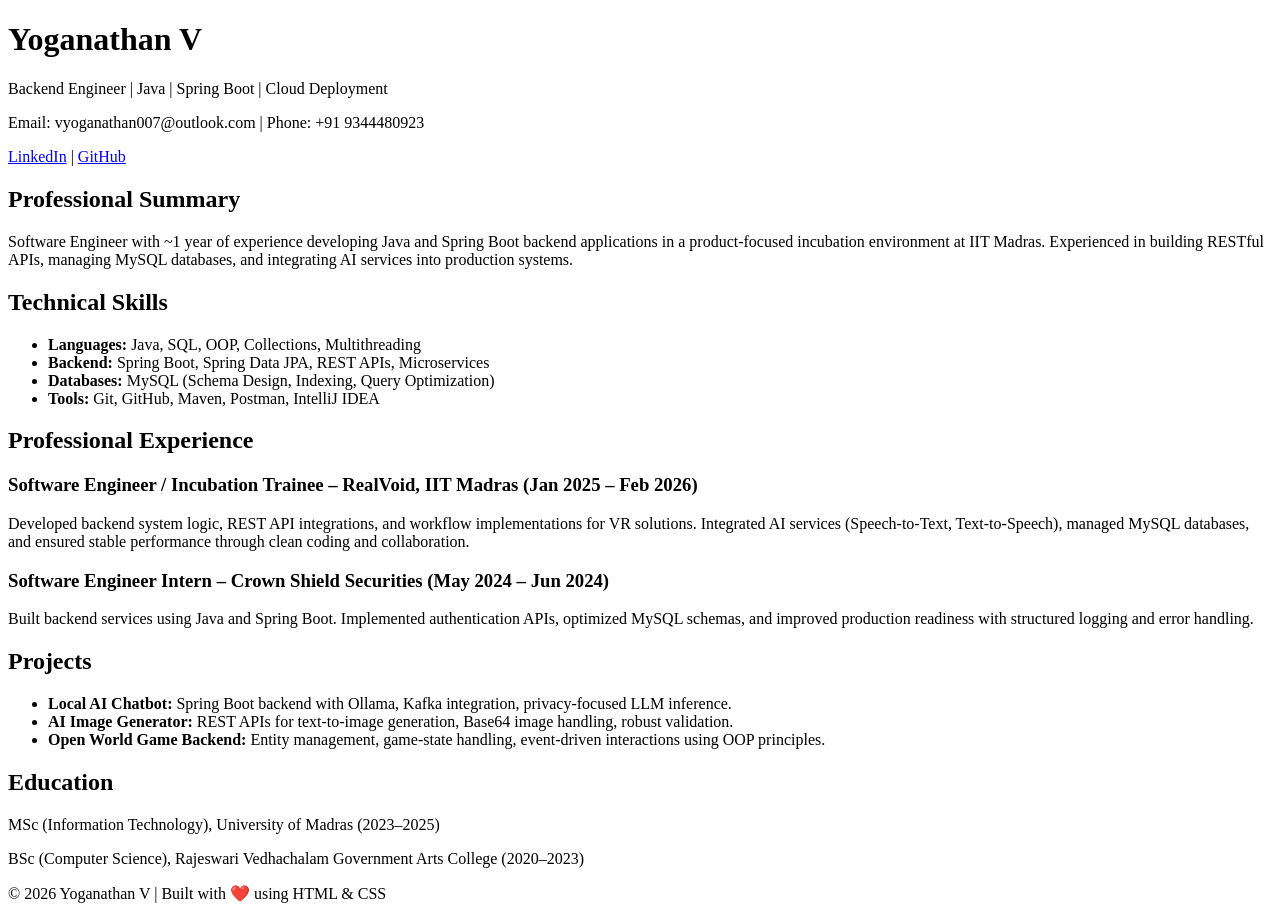
==== index.html @ 3d4ee4af "Add initial HTML structure for portfolio" ====
<!DOCTYPE html>
<html lang="en">
<head>
  <meta charset="UTF-8">
  <title>Yoganathan V | Portfolio</title>
  <link rel="stylesheet" href="style.css">
</head>
<body>
  <header>
    <h1>Yoganathan V</h1>
    <p>Backend Engineer | Java | Spring Boot | Cloud Deployment</p>
    <p>Email: vyoganathan007@outlook.com | Phone: +91 9344480923</p>
    <p><a href="https://linkedin.com/in/your-link">LinkedIn</a> | <a href="https://github.com/Yoganathan2002">GitHub</a></p>
  </header>

  <section>
    <h2>Professional Summary</h2>
    <p>Software Engineer with ~1 year of experience developing Java and Spring Boot backend applications in a product-focused incubation environment at IIT Madras. Experienced in building RESTful APIs, managing MySQL databases, and integrating AI services into production systems.</p>
  </section>

  <section>
    <h2>Technical Skills</h2>
    <ul>
      <li><strong>Languages:</strong> Java, SQL, OOP, Collections, Multithreading</li>
      <li><strong>Backend:</strong> Spring Boot, Spring Data JPA, REST APIs, Microservices</li>
      <li><strong>Databases:</strong> MySQL (Schema Design, Indexing, Query Optimization)</li>
      <li><strong>Tools:</strong> Git, GitHub, Maven, Postman, IntelliJ IDEA</li>
    </ul>
  </section>

  <section>
    <h2>Professional Experience</h2>
    <h3>Software Engineer / Incubation Trainee – RealVoid, IIT Madras (Jan 2025 – Feb 2026)</h3>
    <p>Developed backend system logic, REST API integrations, and workflow implementations for VR solutions. Integrated AI services (Speech-to-Text, Text-to-Speech), managed MySQL databases, and ensured stable performance through clean coding and collaboration.</p>

    <h3>Software Engineer Intern – Crown Shield Securities (May 2024 – Jun 2024)</h3>
    <p>Built backend services using Java and Spring Boot. Implemented authentication APIs, optimized MySQL schemas, and improved production readiness with structured logging and error handling.</p>
  </section>

  <section>
    <h2>Projects</h2>
    <ul>
      <li><strong>Local AI Chatbot:</strong> Spring Boot backend with Ollama, Kafka integration, privacy-focused LLM inference.</li>
      <li><strong>AI Image Generator:</strong> REST APIs for text-to-image generation, Base64 image handling, robust validation.</li>
      <li><strong>Open World Game Backend:</strong> Entity management, game-state handling, event-driven interactions using OOP principles.</li>
    </ul>
  </section>

  <section>
    <h2>Education</h2>
    <p>MSc (Information Technology), University of Madras (2023–2025)</p>
    <p>BSc (Computer Science), Rajeswari Vedhachalam Government Arts College (2020–2023)</p>
  </section>

  <footer>
    <p>&copy; 2026 Yoganathan V | Built with ❤️ using HTML & CSS</p>
  </footer>
</body>
</html>
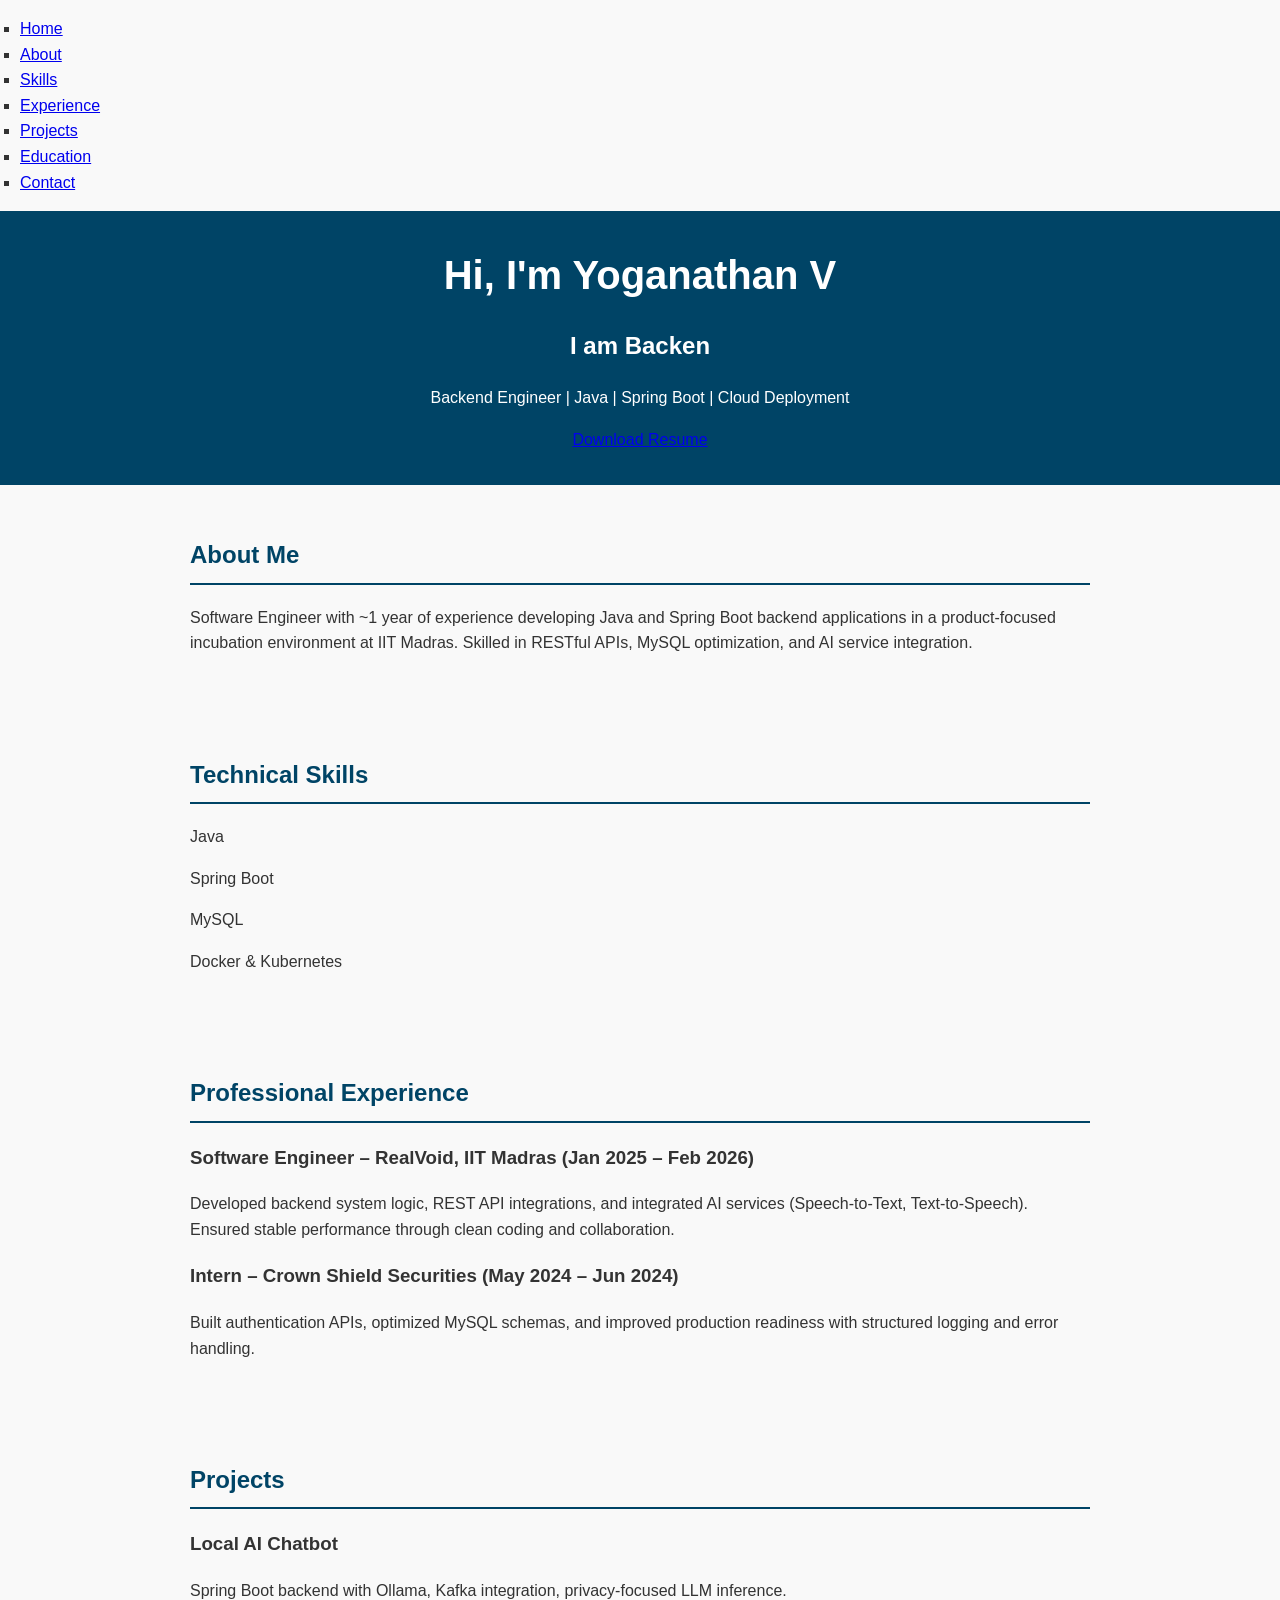
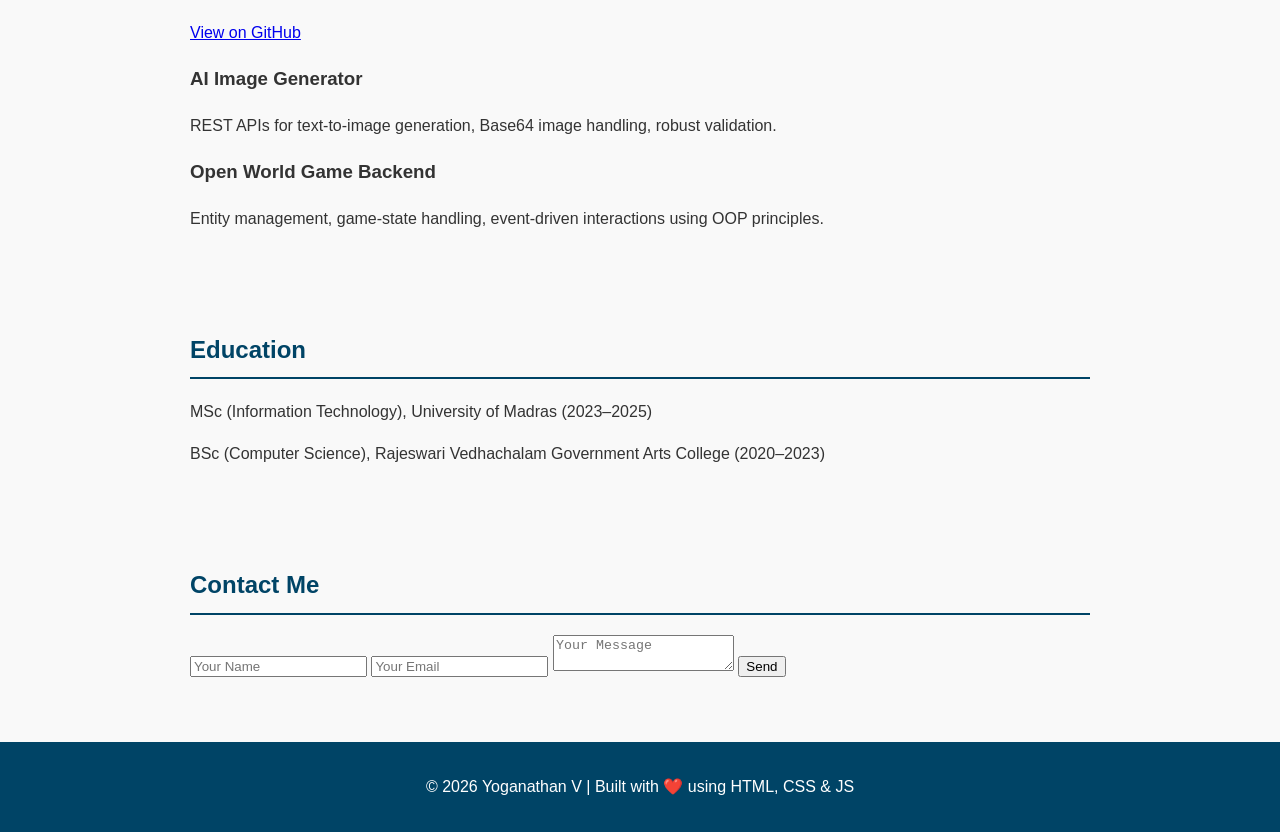
==== commit 333b3011: "Update portfolio to resume portfolio and enhance sections" ====
--- a/index.html
+++ b/index.html
@@ -2,58 +2,130 @@
 <html lang="en">
 <head>
   <meta charset="UTF-8">
-  <title>Yoganathan V | Portfolio</title>
+  <title>Yoganathan V | Resume Portfolio</title>
   <link rel="stylesheet" href="style.css">
 </head>
 <body>
-  <header>
-    <h1>Yoganathan V</h1>
+  <!-- Navigation -->
+  <nav>
+    <ul>
+      <li><a href="#home">Home</a></li>
+      <li><a href="#about">About</a></li>
+      <li><a href="#skills">Skills</a></li>
+      <li><a href="#experience">Experience</a></li>
+      <li><a href="#projects">Projects</a></li>
+      <li><a href="#education">Education</a></li>
+      <li><a href="#contact">Contact</a></li>
+    </ul>
+  </nav>
+
+  <!-- Hero Section -->
+  <header id="home">
+    <h1>Hi, I'm <span class="highlight">Yoganathan V</span></h1>
+    <h2>I am <span id="typing"></span></h2>
     <p>Backend Engineer | Java | Spring Boot | Cloud Deployment</p>
-    <p>Email: vyoganathan007@outlook.com | Phone: +91 9344480923</p>
-    <p><a href="https://linkedin.com/in/your-link">LinkedIn</a> | <a href="https://github.com/Yoganathan2002">GitHub</a></p>
+    <a href="resume.pdf" class="btn">Download Resume</a>
   </header>
 
-  <section>
-    <h2>Professional Summary</h2>
-    <p>Software Engineer with ~1 year of experience developing Java and Spring Boot backend applications in a product-focused incubation environment at IIT Madras. Experienced in building RESTful APIs, managing MySQL databases, and integrating AI services into production systems.</p>
+  <!-- About -->
+  <section id="about">
+    <h2>About Me</h2>
+    <p>Software Engineer with ~1 year of experience developing Java and Spring Boot backend applications in a product-focused incubation environment at IIT Madras. Skilled in RESTful APIs, MySQL optimization, and AI service integration.</p>
   </section>
 
-  <section>
+  <!-- Skills -->
+  <section id="skills">
     <h2>Technical Skills</h2>
-    <ul>
-      <li><strong>Languages:</strong> Java, SQL, OOP, Collections, Multithreading</li>
-      <li><strong>Backend:</strong> Spring Boot, Spring Data JPA, REST APIs, Microservices</li>
-      <li><strong>Databases:</strong> MySQL (Schema Design, Indexing, Query Optimization)</li>
-      <li><strong>Tools:</strong> Git, GitHub, Maven, Postman, IntelliJ IDEA</li>
-    </ul>
+    <div class="skill">
+      <p>Java</p>
+      <div class="bar"><div class="progress" style="width:90%"></div></div>
+    </div>
+    <div class="skill">
+      <p>Spring Boot</p>
+      <div class="bar"><div class="progress" style="width:85%"></div></div>
+    </div>
+    <div class="skill">
+      <p>MySQL</p>
+      <div class="bar"><div class="progress" style="width:80%"></div></div>
+    </div>
+    <div class="skill">
+      <p>Docker & Kubernetes</p>
+      <div class="bar"><div class="progress" style="width:70%"></div></div>
+    </div>
   </section>
 
-  <section>
+  <!-- Experience -->
+  <section id="experience">
     <h2>Professional Experience</h2>
-    <h3>Software Engineer / Incubation Trainee – RealVoid, IIT Madras (Jan 2025 – Feb 2026)</h3>
-    <p>Developed backend system logic, REST API integrations, and workflow implementations for VR solutions. Integrated AI services (Speech-to-Text, Text-to-Speech), managed MySQL databases, and ensured stable performance through clean coding and collaboration.</p>
-
-    <h3>Software Engineer Intern – Crown Shield Securities (May 2024 – Jun 2024)</h3>
-    <p>Built backend services using Java and Spring Boot. Implemented authentication APIs, optimized MySQL schemas, and improved production readiness with structured logging and error handling.</p>
+    <div class="timeline">
+      <div class="job">
+        <h3>Software Engineer – RealVoid, IIT Madras (Jan 2025 – Feb 2026)</h3>
+        <p>Developed backend system logic, REST API integrations, and integrated AI services (Speech-to-Text, Text-to-Speech). Ensured stable performance through clean coding and collaboration.</p>
+      </div>
+      <div class="job">
+        <h3>Intern – Crown Shield Securities (May 2024 – Jun 2024)</h3>
+        <p>Built authentication APIs, optimized MySQL schemas, and improved production readiness with structured logging and error handling.</p>
+      </div>
+    </div>
   </section>
 
-  <section>
+  <!-- Projects -->
+  <section id="projects">
     <h2>Projects</h2>
-    <ul>
-      <li><strong>Local AI Chatbot:</strong> Spring Boot backend with Ollama, Kafka integration, privacy-focused LLM inference.</li>
-      <li><strong>AI Image Generator:</strong> REST APIs for text-to-image generation, Base64 image handling, robust validation.</li>
-      <li><strong>Open World Game Backend:</strong> Entity management, game-state handling, event-driven interactions using OOP principles.</li>
-    </ul>
+    <div class="project-card">
+      <h3>Local AI Chatbot</h3>
+      <p>Spring Boot backend with Ollama, Kafka integration, privacy-focused LLM inference.</p>
+      <a href="https://github.com/Yoganathan2002" target="_blank">View on GitHub</a>
+    </div>
+    <div class="project-card">
+      <h3>AI Image Generator</h3>
+      <p>REST APIs for text-to-image generation, Base64 image handling, robust validation.</p>
+    </div>
+    <div class="project-card">
+      <h3>Open World Game Backend</h3>
+      <p>Entity management, game-state handling, event-driven interactions using OOP principles.</p>
+    </div>
   </section>
 
-  <section>
+  <!-- Education -->
+  <section id="education">
     <h2>Education</h2>
     <p>MSc (Information Technology), University of Madras (2023–2025)</p>
     <p>BSc (Computer Science), Rajeswari Vedhachalam Government Arts College (2020–2023)</p>
   </section>
 
+  <!-- Contact -->
+  <section id="contact">
+    <h2>Contact Me</h2>
+    <form>
+      <input type="text" placeholder="Your Name" required>
+      <input type="email" placeholder="Your Email" required>
+      <textarea placeholder="Your Message" required></textarea>
+      <button type="submit">Send</button>
+    </form>
+  </section>
+
   <footer>
-    <p>&copy; 2026 Yoganathan V | Built with ❤️ using HTML & CSS</p>
+    <p>&copy; 2026 Yoganathan V | Built with ❤️ using HTML, CSS & JS</p>
   </footer>
+
+  <!-- Typing Effect Script -->
+  <script>
+    const roles = ["Backend Engineer", "Java Developer", "Cloud Enthusiast"];
+    let i = 0, j = 0, current = "", isDeleting = false;
+
+    function type() {
+      current = roles[i];
+      document.getElementById("typing").textContent = current.substring(0, j);
+      if (!isDeleting && j < current.length) j++;
+      else if (isDeleting && j > 0) j--;
+      else {
+        isDeleting = !isDeleting;
+        if (!isDeleting) i = (i + 1) % roles.length;
+      }
+      setTimeout(type, isDeleting ? 100 : 200);
+    }
+    type();
+  </script>
 </body>
 </html>
--- a/style.css
+++ b/style.css
@@ -0,0 +1,51 @@
+body {
+  font-family: 'Open Sans', Arial, sans-serif;
+  margin: 0;
+  padding: 0;
+  background: #f9f9f9;
+  color: #333;
+  line-height: 1.6;
+}
+
+header {
+  background: #004466;
+  color: #fff;
+  text-align: center;
+  padding: 2rem 1rem;
+}
+
+header h1 {
+  margin: 0;
+  font-size: 2.5rem;
+}
+
+header p a {
+  color: #ffcc00;
+  text-decoration: none;
+  margin: 0 10px;
+}
+
+section {
+  padding: 2rem;
+  max-width: 900px;
+  margin: auto;
+}
+
+section h2 {
+  border-bottom: 2px solid #004466;
+  padding-bottom: 0.5rem;
+  color: #004466;
+}
+
+ul {
+  list-style-type: square;
+  padding-left: 20px;
+}
+
+footer {
+  background: #004466;
+  color: #fff;
+  text-align: center;
+  padding: 1rem;
+  margin-top: 2rem;
+}
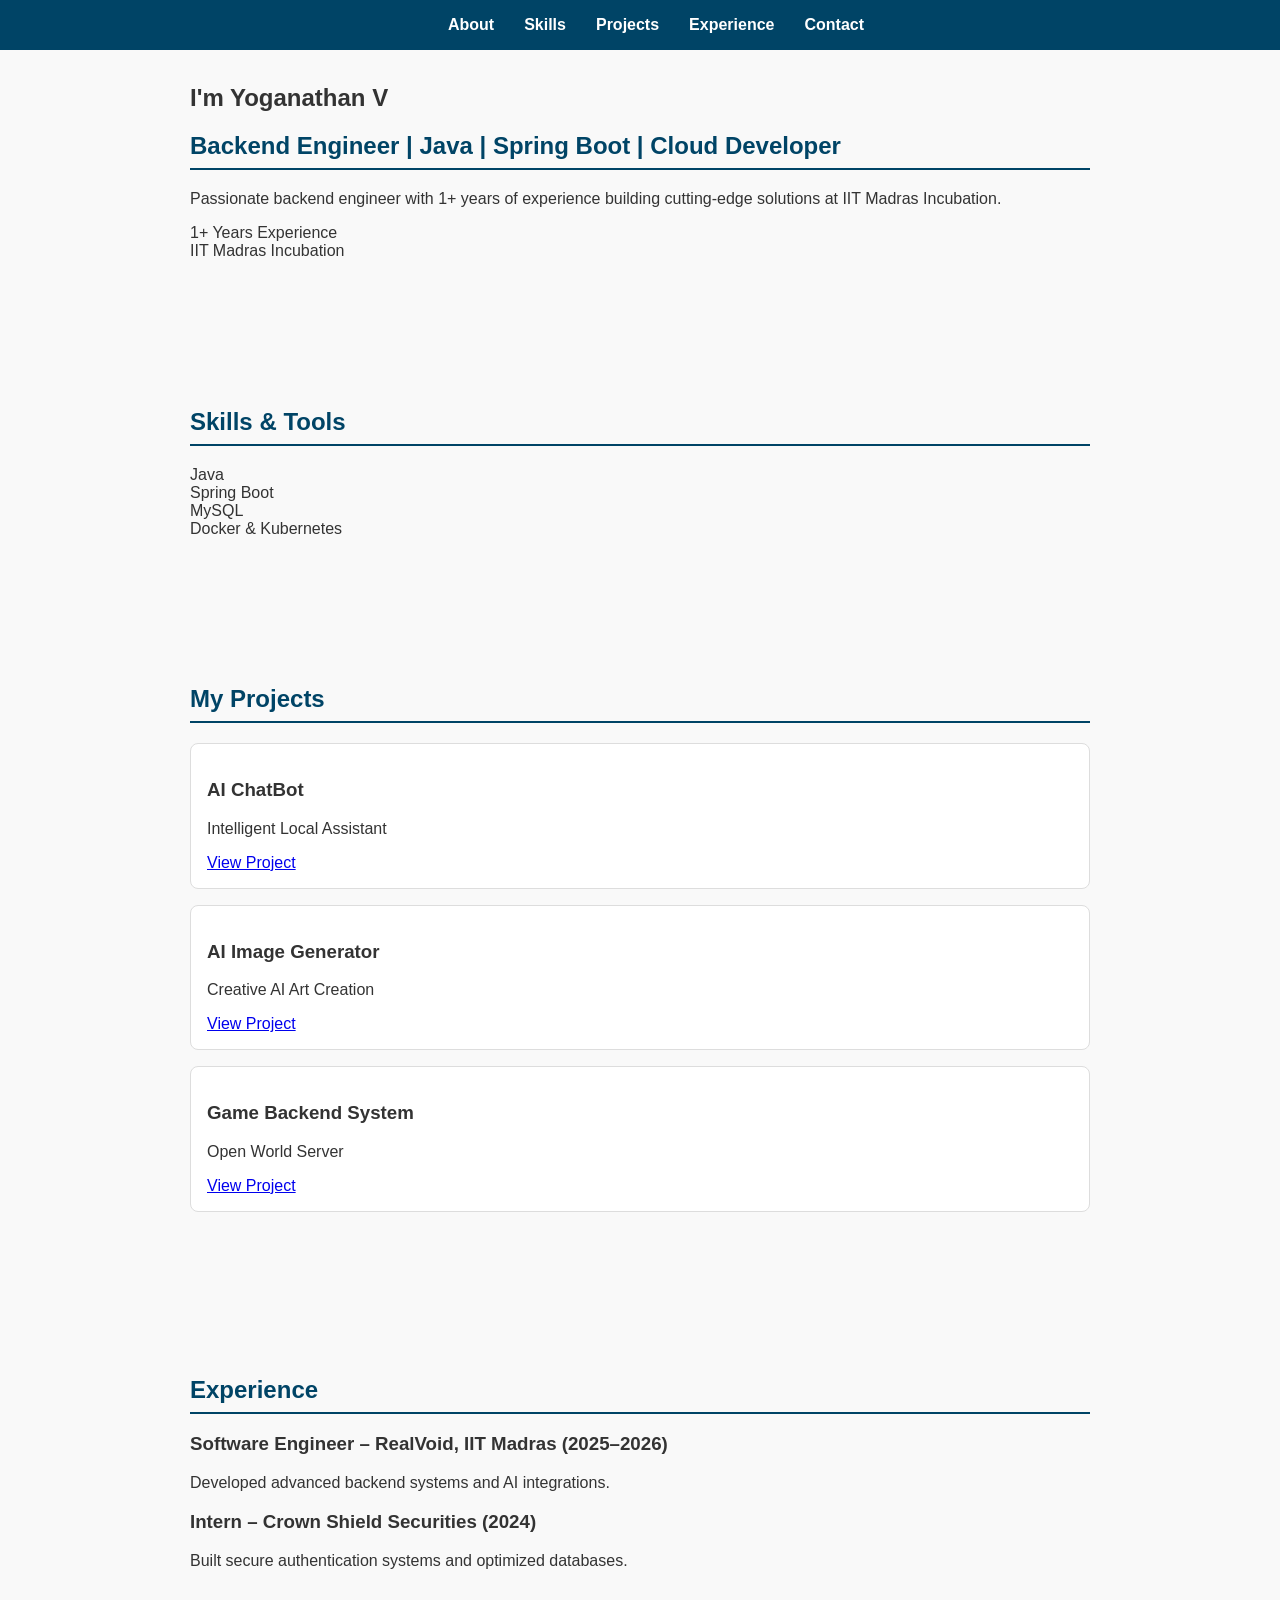
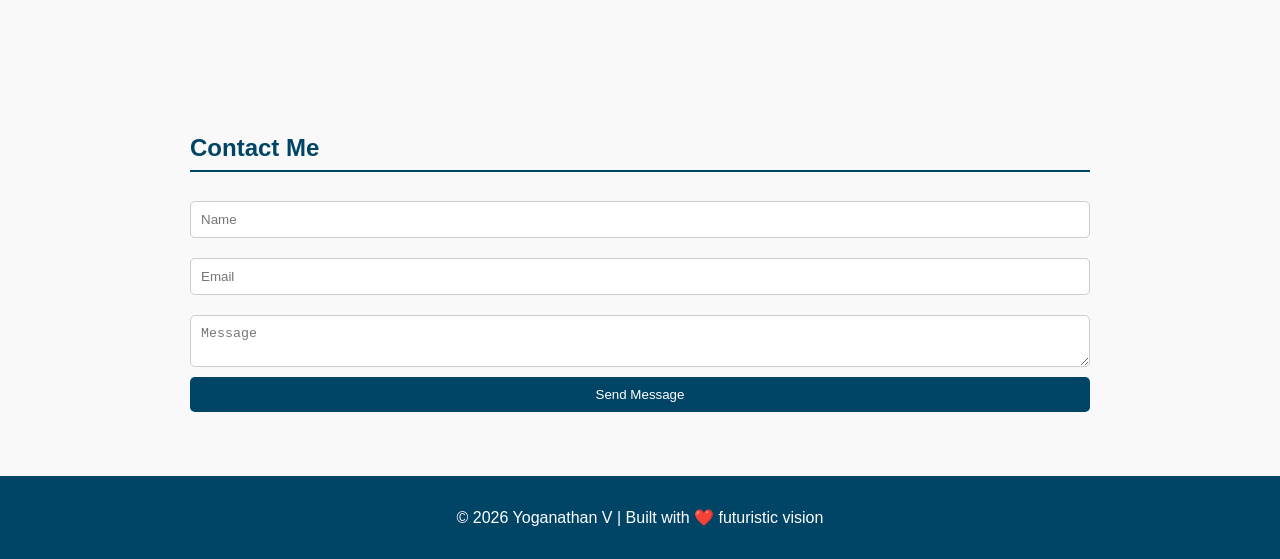
==== commit 6e2be8ec: "Update portfolio content and structure" ====
--- a/index.html
+++ b/index.html
@@ -1,131 +1,89 @@
 <!DOCTYPE html>
 <html lang="en">
 <head>
-  <meta charset="UTF-8">
-  <title>Yoganathan V | Resume Portfolio</title>
-  <link rel="stylesheet" href="style.css">
+  <meta charset="UTF-8" />
+  <meta name="viewport" content="width=device-width, initial-scale=1.0" />
+  <title>Yoganathan V | Futuristic Portfolio</title>
+  <link rel="stylesheet" href="style.css" />
 </head>
 <body>
-  <!-- Navigation -->
+  <div class="parallax-bg"></div>
+
   <nav>
     <ul>
-      <li><a href="#home">Home</a></li>
       <li><a href="#about">About</a></li>
       <li><a href="#skills">Skills</a></li>
+      <li><a href="#projects">Projects</a></li>
       <li><a href="#experience">Experience</a></li>
-      <li><a href="#projects">Projects</a></li>
-      <li><a href="#education">Education</a></li>
       <li><a href="#contact">Contact</a></li>
     </ul>
   </nav>
 
-  <!-- Hero Section -->
-  <header id="home">
-    <h1>Hi, I'm <span class="highlight">Yoganathan V</span></h1>
-    <h2>I am <span id="typing"></span></h2>
-    <p>Backend Engineer | Java | Spring Boot | Cloud Deployment</p>
-    <a href="resume.pdf" class="btn">Download Resume</a>
-  </header>
-
-  <!-- About -->
-  <section id="about">
-    <h2>About Me</h2>
-    <p>Software Engineer with ~1 year of experience developing Java and Spring Boot backend applications in a product-focused incubation environment at IIT Madras. Skilled in RESTful APIs, MySQL optimization, and AI service integration.</p>
-  </section>
-
-  <!-- Skills -->
-  <section id="skills">
-    <h2>Technical Skills</h2>
-    <div class="skill">
-      <p>Java</p>
-      <div class="bar"><div class="progress" style="width:90%"></div></div>
-    </div>
-    <div class="skill">
-      <p>Spring Boot</p>
-      <div class="bar"><div class="progress" style="width:85%"></div></div>
-    </div>
-    <div class="skill">
-      <p>MySQL</p>
-      <div class="bar"><div class="progress" style="width:80%"></div></div>
-    </div>
-    <div class="skill">
-      <p>Docker & Kubernetes</p>
-      <div class="bar"><div class="progress" style="width:70%"></div></div>
+  <section id="about" class="section">
+    <h1>I'm Yoganathan V</h1>
+    <h2>Backend Engineer | Java | Spring Boot | Cloud Developer</h2>
+    <p>Passionate backend engineer with 1+ years of experience building cutting-edge solutions at IIT Madras Incubation.</p>
+    <div class="stats">
+      <div class="stat">1+ Years Experience</div>
+      <div class="stat">IIT Madras Incubation</div>
     </div>
   </section>
 
-  <!-- Experience -->
-  <section id="experience">
-    <h2>Professional Experience</h2>
+  <section id="skills" class="section">
+    <h2>Skills & Tools</h2>
+    <div class="skill-bar"><span>Java</span><div class="bar"><div style="width:90%"></div></div></div>
+    <div class="skill-bar"><span>Spring Boot</span><div class="bar"><div style="width:85%"></div></div></div>
+    <div class="skill-bar"><span>MySQL</span><div class="bar"><div style="width:80%"></div></div></div>
+    <div class="skill-bar"><span>Docker & Kubernetes</span><div class="bar"><div style="width:75%"></div></div></div>
+  </section>
+
+  <section id="projects" class="section">
+    <h2>My Projects</h2>
+    <div class="project-card">
+      <h3>AI ChatBot</h3>
+      <p>Intelligent Local Assistant</p>
+      <a href="#">View Project</a>
+    </div>
+    <div class="project-card">
+      <h3>AI Image Generator</h3>
+      <p>Creative AI Art Creation</p>
+      <a href="#">View Project</a>
+    </div>
+    <div class="project-card">
+      <h3>Game Backend System</h3>
+      <p>Open World Server</p>
+      <a href="#">View Project</a>
+    </div>
+  </section>
+
+  <section id="experience" class="section">
+    <h2>Experience</h2>
     <div class="timeline">
-      <div class="job">
-        <h3>Software Engineer – RealVoid, IIT Madras (Jan 2025 – Feb 2026)</h3>
-        <p>Developed backend system logic, REST API integrations, and integrated AI services (Speech-to-Text, Text-to-Speech). Ensured stable performance through clean coding and collaboration.</p>
+      <div class="entry">
+        <h3>Software Engineer – RealVoid, IIT Madras (2025–2026)</h3>
+        <p>Developed advanced backend systems and AI integrations.</p>
       </div>
-      <div class="job">
-        <h3>Intern – Crown Shield Securities (May 2024 – Jun 2024)</h3>
-        <p>Built authentication APIs, optimized MySQL schemas, and improved production readiness with structured logging and error handling.</p>
+      <div class="entry">
+        <h3>Intern – Crown Shield Securities (2024)</h3>
+        <p>Built secure authentication systems and optimized databases.</p>
       </div>
     </div>
   </section>
 
-  <!-- Projects -->
-  <section id="projects">
-    <h2>Projects</h2>
-    <div class="project-card">
-      <h3>Local AI Chatbot</h3>
-      <p>Spring Boot backend with Ollama, Kafka integration, privacy-focused LLM inference.</p>
-      <a href="https://github.com/Yoganathan2002" target="_blank">View on GitHub</a>
-    </div>
-    <div class="project-card">
-      <h3>AI Image Generator</h3>
-      <p>REST APIs for text-to-image generation, Base64 image handling, robust validation.</p>
-    </div>
-    <div class="project-card">
-      <h3>Open World Game Backend</h3>
-      <p>Entity management, game-state handling, event-driven interactions using OOP principles.</p>
-    </div>
-  </section>
-
-  <!-- Education -->
-  <section id="education">
-    <h2>Education</h2>
-    <p>MSc (Information Technology), University of Madras (2023–2025)</p>
-    <p>BSc (Computer Science), Rajeswari Vedhachalam Government Arts College (2020–2023)</p>
-  </section>
-
-  <!-- Contact -->
-  <section id="contact">
+  <section id="contact" class="section">
     <h2>Contact Me</h2>
     <form>
-      <input type="text" placeholder="Your Name" required>
-      <input type="email" placeholder="Your Email" required>
-      <textarea placeholder="Your Message" required></textarea>
-      <button type="submit">Send</button>
+      <input type="text" placeholder="Name" required />
+      <input type="email" placeholder="Email" required />
+      <textarea placeholder="Message" required></textarea>
+      <button type="submit">Send Message</button>
     </form>
   </section>
 
   <footer>
-    <p>&copy; 2026 Yoganathan V | Built with ❤️ using HTML, CSS & JS</p>
+    <p>&copy; 2026 Yoganathan V | Built with ❤️ futuristic vision</p>
   </footer>
 
-  <!-- Typing Effect Script -->
-  <script>
-    const roles = ["Backend Engineer", "Java Developer", "Cloud Enthusiast"];
-    let i = 0, j = 0, current = "", isDeleting = false;
-
-    function type() {
-      current = roles[i];
-      document.getElementById("typing").textContent = current.substring(0, j);
-      if (!isDeleting && j < current.length) j++;
-      else if (isDeleting && j > 0) j--;
-      else {
-        isDeleting = !isDeleting;
-        if (!isDeleting) i = (i + 1) % roles.length;
-      }
-      setTimeout(type, isDeleting ? 100 : 200);
-    }
-    type();
-  </script>
+  <script src="script.js"></script>
 </body>
 </html>
--- a/style.css
+++ b/style.css
@@ -4,29 +4,69 @@
   padding: 0;
   background: #f9f9f9;
   color: #333;
-  line-height: 1.6;
+  scroll-behavior: smooth;
+}
+
+nav {
+  position: fixed;
+  top: 0;
+  width: 100%;
+  background: #004466;
+  padding: 1rem;
+  z-index: 1000;
+}
+
+nav ul {
+  list-style: none;
+  display: flex;
+  justify-content: center;
+  margin: 0;
+  padding: 0;
+}
+
+nav ul li {
+  margin: 0 15px;
+}
+
+nav ul li a {
+  color: #fff;
+  text-decoration: none;
+  font-weight: bold;
 }
 
 header {
-  background: #004466;
+  background: linear-gradient(135deg, #004466, #006699);
   color: #fff;
   text-align: center;
-  padding: 2rem 1rem;
+  padding: 6rem 1rem;
 }
 
 header h1 {
-  margin: 0;
-  font-size: 2.5rem;
+  font-size: 3rem;
 }
 
-header p a {
+header h2 {
+  font-size: 1.5rem;
+  margin-top: 10px;
+}
+
+.highlight {
   color: #ffcc00;
+}
+
+.btn {
+  display: inline-block;
+  margin-top: 20px;
+  padding: 10px 20px;
+  background: #ffcc00;
+  color: #004466;
   text-decoration: none;
-  margin: 0 10px;
+  border-radius: 5px;
+  font-weight: bold;
 }
 
 section {
-  padding: 2rem;
+  padding: 4rem 2rem;
   max-width: 900px;
   margin: auto;
 }
@@ -37,9 +77,58 @@
   color: #004466;
 }
 
-ul {
-  list-style-type: square;
-  padding-left: 20px;
+.skill {
+  margin: 15px 0;
+}
+
+.bar {
+  background: #ddd;
+  border-radius: 5px;
+  overflow: hidden;
+}
+
+.progress {
+  background: #004466;
+  height: 20px;
+  transition: width 1s ease-in-out;
+}
+
+.timeline .job {
+  margin-bottom: 20px;
+}
+
+.project-card {
+  background: #fff;
+  border: 1px solid #ddd;
+  padding: 1rem;
+  margin: 1rem 0;
+  border-radius: 8px;
+  transition: transform 0.3s;
+}
+
+.project-card:hover {
+  transform: scale(1.05);
+}
+
+form {
+  display: flex;
+  flex-direction: column;
+}
+
+form input, form textarea {
+  margin: 10px 0;
+  padding: 10px;
+  border: 1px solid #ccc;
+  border-radius: 5px;
+}
+
+form button {
+  padding: 10px;
+  background: #004466;
+  color: #fff;
+  border: none;
+  border-radius: 5px;
+  cursor: pointer;
 }
 
 footer {
@@ -47,5 +136,4 @@
   color: #fff;
   text-align: center;
   padding: 1rem;
-  margin-top: 2rem;
 }
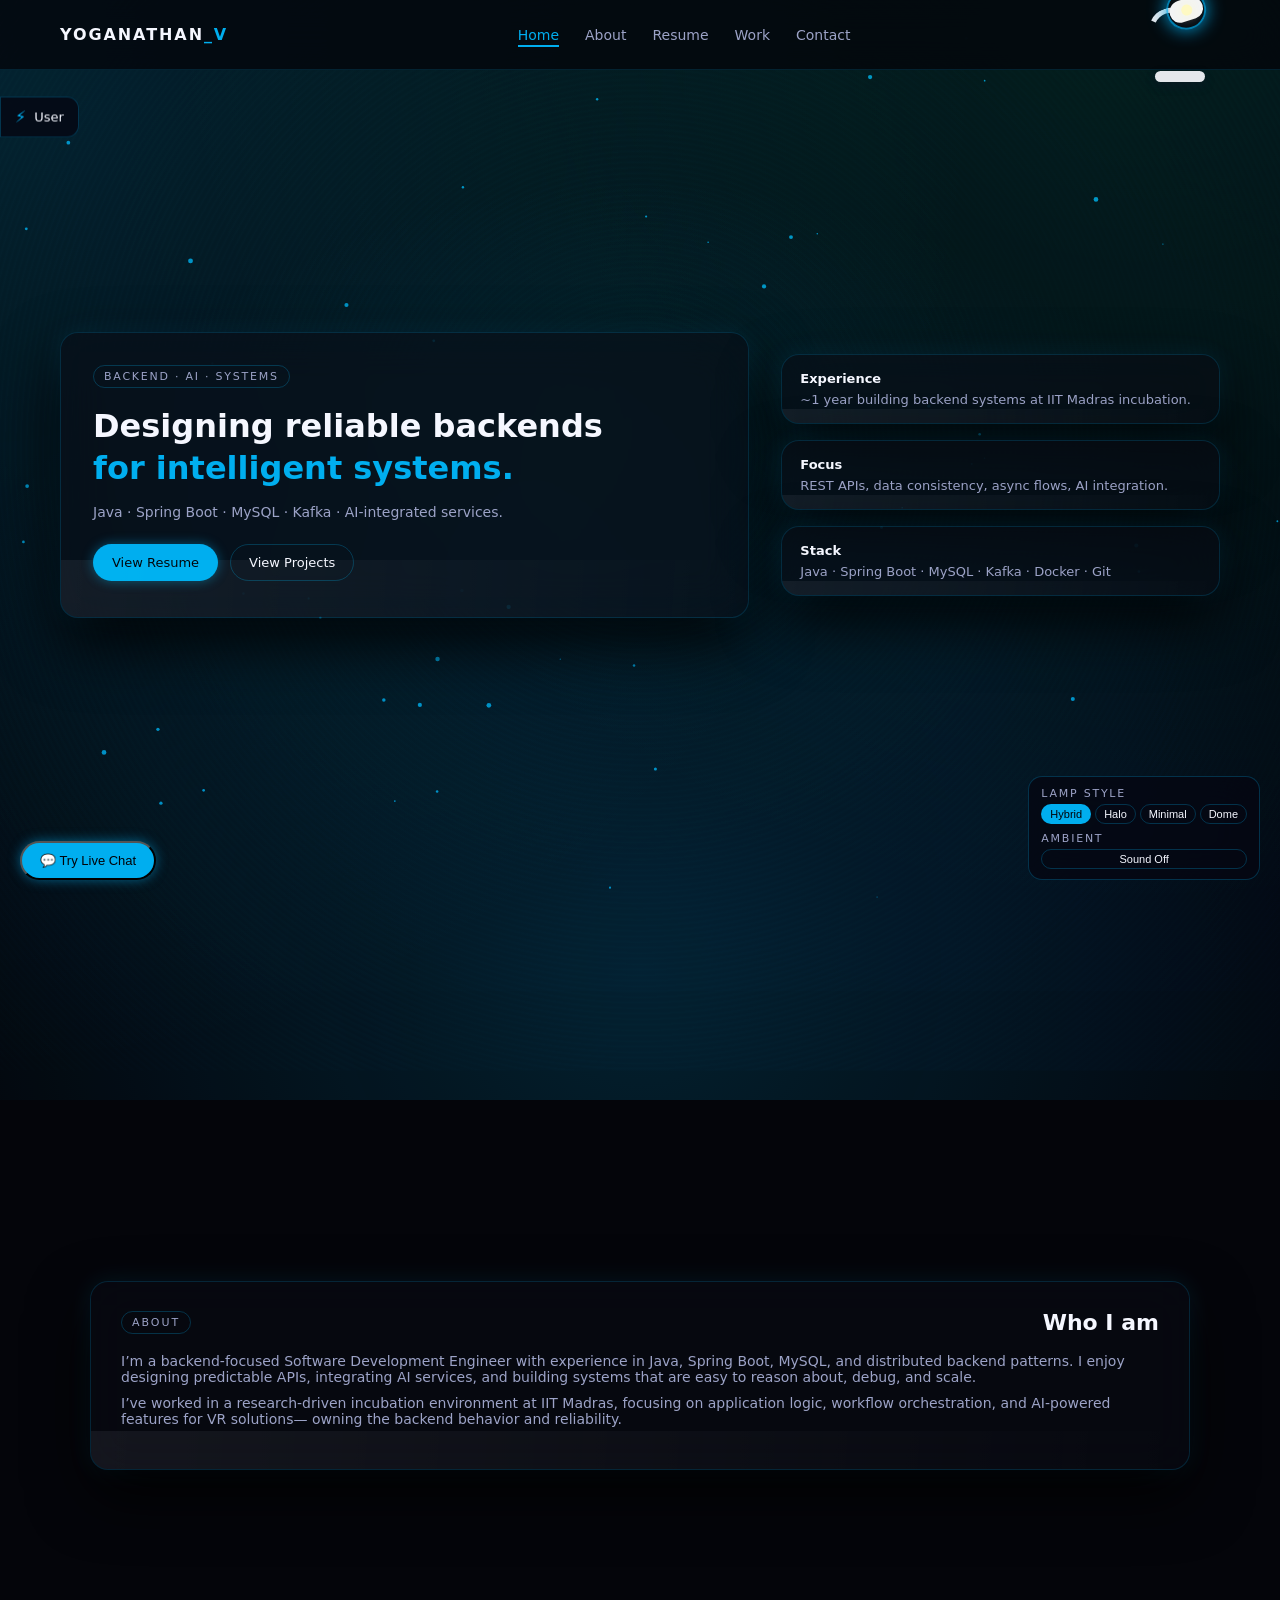
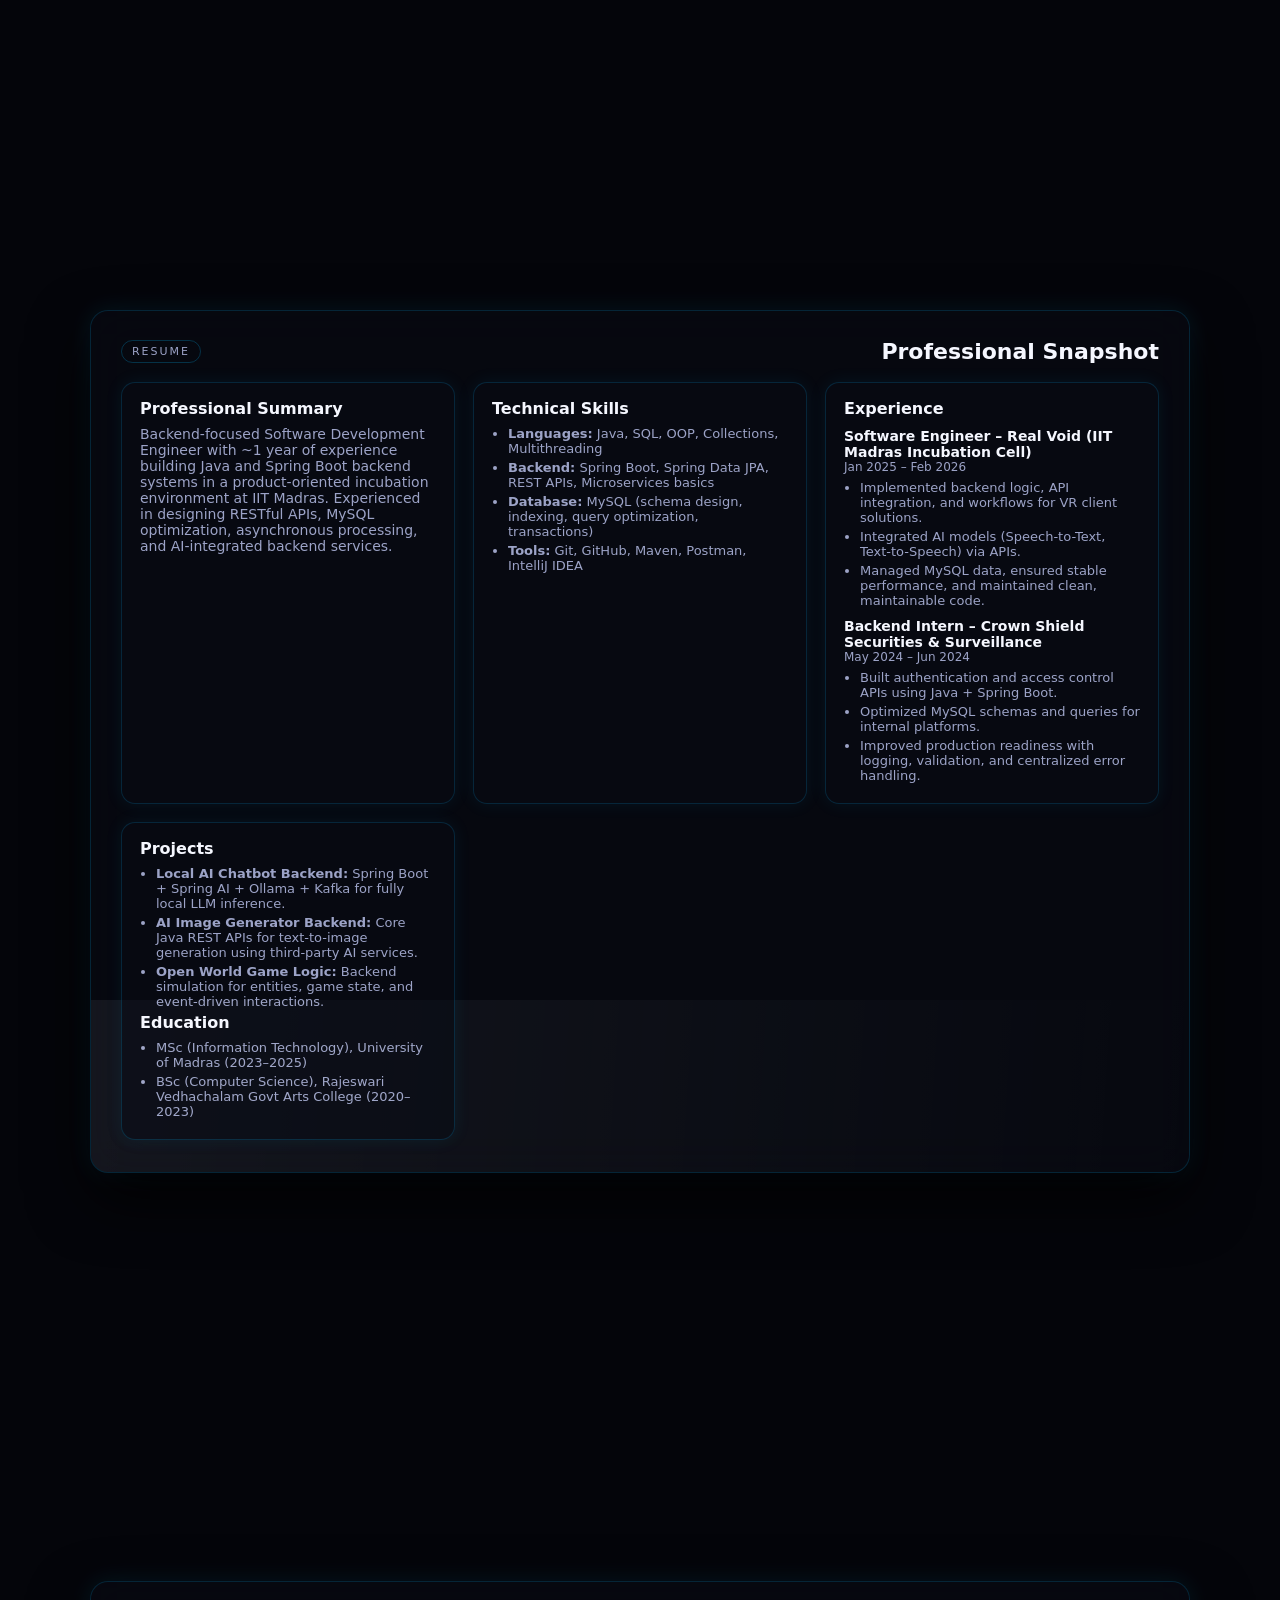
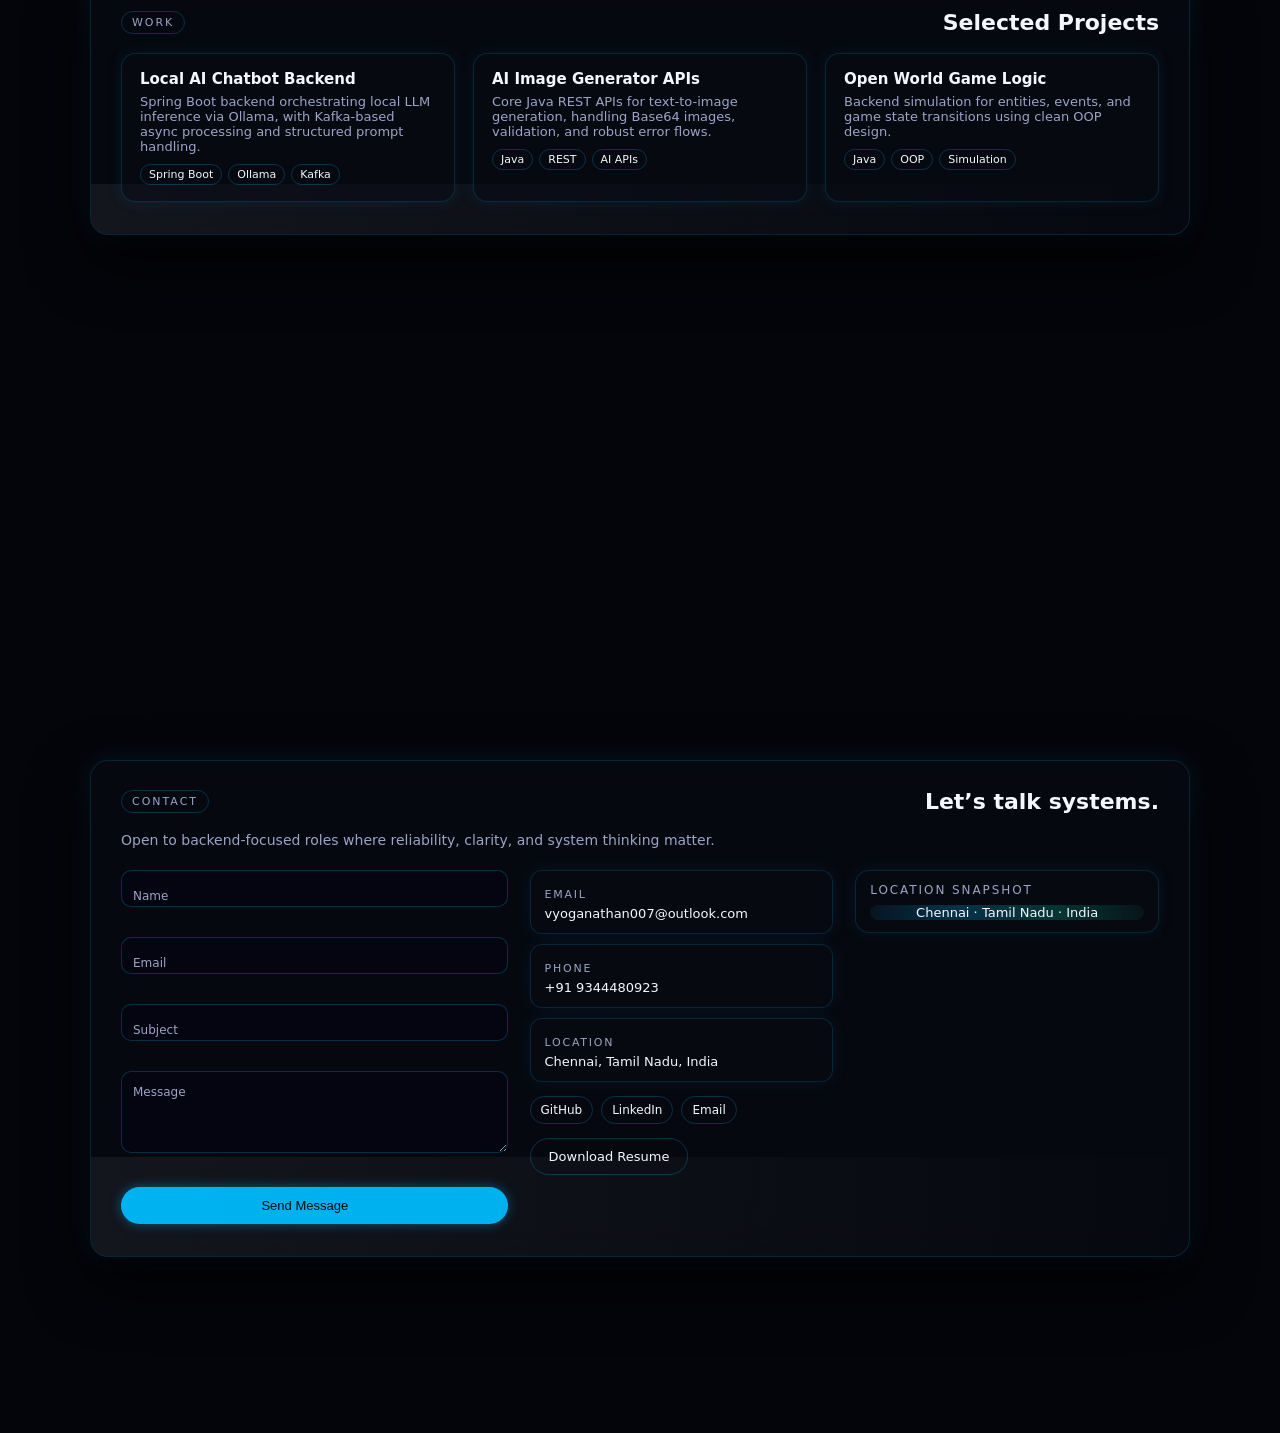
==== commit a9b6ea13: "commit" ====
--- a/index.html
+++ b/index.html
@@ -1,89 +1,321 @@
 <!DOCTYPE html>
-<html lang="en">
+<html lang="en" data-theme="dark" data-lamp-style="hybrid">
 <head>
   <meta charset="UTF-8" />
-  <meta name="viewport" content="width=device-width, initial-scale=1.0" />
-  <title>Yoganathan V | Futuristic Portfolio</title>
+  <title>Yoganathan | Backend Engineer</title>
   <link rel="stylesheet" href="style.css" />
 </head>
 <body>
-  <div class="parallax-bg"></div>
-
+<!-- Background canvas for particles -->
+<canvas id="particle-canvas"></canvas>
+
+<!-- Gradient waves layer -->
+<div class="bg-waves"></div>
+
+<!-- Water surface layers -->
+<div class="water-surface water-surface-main"></div>
+<div class="water-surface water-surface-deep"></div>
+
+<!-- Cursor ripple layer -->
+<div class="cursor-ripple"></div>
+
+<!-- Ambient sound -->
+<!-- Replace 'ambient.mp3' with your own soft loop file -->
+<audio id="ambientAudio" src="ambient.mp3" loop></audio>
+
+<!-- NAV -->
+<header class="top-nav">
+  <div class="brand">YOGANATHAN<span>_V</span></div>
   <nav>
     <ul>
-      <li><a href="#about">About</a></li>
-      <li><a href="#skills">Skills</a></li>
-      <li><a href="#projects">Projects</a></li>
-      <li><a href="#experience">Experience</a></li>
-      <li><a href="#contact">Contact</a></li>
+      <li><a href="#home" class="nav-link active">Home</a></li>
+      <li><a href="#about" class="nav-link">About</a></li>
+      <li><a href="#resume" class="nav-link">Resume</a></li>
+      <li><a href="#work" class="nav-link">Work</a></li>
+      <li><a href="#contact" class="nav-link">Contact</a></li>
     </ul>
   </nav>
 
+  <!-- Hybrid lamp: base + curved neck + dome head + halo -->
+  <div class="lamp-toggle" id="lampToggle">
+    <div class="lamp-base"></div>
+    <div class="lamp-neck"></div>
+    <div class="lamp-head">
+      <div class="lamp-bulb"></div>
+      <div class="lamp-halo"></div>
+    </div>
+    <div class="lamp-light-cone"></div>
+  </div>
+</header>
+
+<!-- Lamp style + sound controls -->
+<div class="control-dock">
+  <div class="control-group">
+    <span class="control-label">Lamp Style</span>
+    <div class="control-buttons">
+      <button class="control-btn" data-style="hybrid">Hybrid</button>
+      <button class="control-btn" data-style="halo">Halo</button>
+      <button class="control-btn" data-style="minimal">Minimal</button>
+      <button class="control-btn" data-style="dome">Dome</button>
+    </div>
+  </div>
+  <div class="control-group">
+    <span class="control-label">Ambient</span>
+    <button class="control-btn" id="soundToggle">Sound Off</button>
+  </div>
+</div>
+
+<main>
+  <!-- HERO -->
+  <section id="home" class="section hero-section">
+    <div class="panel hero-panel float">
+      <div class="hero-tag">Backend · AI · Systems</div>
+      <h1 class="hero-title">
+        Designing reliable backends<br />
+        <span>for intelligent systems.</span>
+      </h1>
+      <p class="hero-sub">
+        Java · Spring Boot · MySQL · Kafka · AI-integrated services.
+      </p>
+      <div class="hero-actions">
+        <a href="#resume" class="btn primary">View Resume</a>
+        <a href="#work" class="btn ghost">View Projects</a>
+      </div>
+    </div>
+
+    <div class="side-panels">
+      <div class="panel small float delay-1">
+        <h3>Experience</h3>
+        <p>~1 year building backend systems at IIT Madras incubation.</p>
+      </div>
+      <div class="panel small float delay-2">
+        <h3>Focus</h3>
+        <p>REST APIs, data consistency, async flows, AI integration.</p>
+      </div>
+      <div class="panel small float delay-3">
+        <h3>Stack</h3>
+        <p>Java · Spring Boot · MySQL · Kafka · Docker · Git</p>
+      </div>
+    </div>
+  </section>
+  <!-- USER/ADMIN TOGGLE -->
+  <div class="mode-toggle" id="modeToggle">
+    <span class="icon">⚡</span>
+    <span id="modeLabel">User</span>
+  </div>
+
+  <!-- LIVE CHAT BUTTON -->
+  <button class="live-chat-btn" id="liveChatBtn">💬 Try Live Chat</button>
+
+
+  <!-- ABOUT -->
   <section id="about" class="section">
-    <h1>I'm Yoganathan V</h1>
-    <h2>Backend Engineer | Java | Spring Boot | Cloud Developer</h2>
-    <p>Passionate backend engineer with 1+ years of experience building cutting-edge solutions at IIT Madras Incubation.</p>
-    <div class="stats">
-      <div class="stat">1+ Years Experience</div>
-      <div class="stat">IIT Madras Incubation</div>
-    </div>
-  </section>
-
-  <section id="skills" class="section">
-    <h2>Skills & Tools</h2>
-    <div class="skill-bar"><span>Java</span><div class="bar"><div style="width:90%"></div></div></div>
-    <div class="skill-bar"><span>Spring Boot</span><div class="bar"><div style="width:85%"></div></div></div>
-    <div class="skill-bar"><span>MySQL</span><div class="bar"><div style="width:80%"></div></div></div>
-    <div class="skill-bar"><span>Docker & Kubernetes</span><div class="bar"><div style="width:75%"></div></div></div>
-  </section>
-
-  <section id="projects" class="section">
-    <h2>My Projects</h2>
-    <div class="project-card">
-      <h3>AI ChatBot</h3>
-      <p>Intelligent Local Assistant</p>
-      <a href="#">View Project</a>
-    </div>
-    <div class="project-card">
-      <h3>AI Image Generator</h3>
-      <p>Creative AI Art Creation</p>
-      <a href="#">View Project</a>
-    </div>
-    <div class="project-card">
-      <h3>Game Backend System</h3>
-      <p>Open World Server</p>
-      <a href="#">View Project</a>
-    </div>
-  </section>
-
-  <section id="experience" class="section">
-    <h2>Experience</h2>
-    <div class="timeline">
-      <div class="entry">
-        <h3>Software Engineer – RealVoid, IIT Madras (2025–2026)</h3>
-        <p>Developed advanced backend systems and AI integrations.</p>
-      </div>
-      <div class="entry">
-        <h3>Intern – Crown Shield Securities (2024)</h3>
-        <p>Built secure authentication systems and optimized databases.</p>
-      </div>
-    </div>
-  </section>
-
+    <div class="panel section-panel">
+      <div class="section-header">
+        <div class="section-pill">ABOUT</div>
+        <h2>Who I am</h2>
+      </div>
+      <p>
+        I’m a backend-focused Software Development Engineer with experience in Java, Spring Boot,
+        MySQL, and distributed backend patterns. I enjoy designing predictable APIs, integrating AI
+        services, and building systems that are easy to reason about, debug, and scale.
+      </p>
+      <p>
+        I’ve worked in a research-driven incubation environment at IIT Madras, focusing on
+        application logic, workflow orchestration, and AI-powered features for VR solutions—
+        owning the backend behavior and reliability.
+      </p>
+    </div>
+  </section>
+
+  <!-- RESUME -->
+  <section id="resume" class="section">
+    <div class="panel section-panel">
+      <div class="section-header">
+        <div class="section-pill">RESUME</div>
+        <h2>Professional Snapshot</h2>
+      </div>
+
+      <div class="resume-grid">
+        <div class="resume-card">
+          <h3>Professional Summary</h3>
+          <p>
+            Backend-focused Software Development Engineer with ~1 year of experience building Java and Spring Boot
+            backend systems in a product-oriented incubation environment at IIT Madras. Experienced in designing RESTful
+            APIs, MySQL optimization, asynchronous processing, and AI-integrated backend services.
+          </p>
+        </div>
+
+        <div class="resume-card">
+          <h3>Technical Skills</h3>
+          <ul>
+            <li><strong>Languages:</strong> Java, SQL, OOP, Collections, Multithreading</li>
+            <li><strong>Backend:</strong> Spring Boot, Spring Data JPA, REST APIs, Microservices basics</li>
+            <li><strong>Database:</strong> MySQL (schema design, indexing, query optimization, transactions)</li>
+            <li><strong>Tools:</strong> Git, GitHub, Maven, Postman, IntelliJ IDEA</li>
+          </ul>
+        </div>
+
+        <div class="resume-card">
+          <h3>Experience</h3>
+          <h4>Software Engineer – Real Void (IIT Madras Incubation Cell)</h4>
+          <p class="meta">Jan 2025 – Feb 2026</p>
+          <ul>
+            <li>Implemented backend logic, API integration, and workflows for VR client solutions.</li>
+            <li>Integrated AI models (Speech-to-Text, Text-to-Speech) via APIs.</li>
+            <li>Managed MySQL data, ensured stable performance, and maintained clean, maintainable code.</li>
+          </ul>
+          <h4>Backend Intern – Crown Shield Securities & Surveillance</h4>
+          <p class="meta">May 2024 – Jun 2024</p>
+          <ul>
+            <li>Built authentication and access control APIs using Java + Spring Boot.</li>
+            <li>Optimized MySQL schemas and queries for internal platforms.</li>
+            <li>Improved production readiness with logging, validation, and centralized error handling.</li>
+          </ul>
+        </div>
+
+        <div class="resume-card">
+          <h3>Projects</h3>
+          <ul>
+            <li><strong>Local AI Chatbot Backend:</strong> Spring Boot + Spring AI + Ollama + Kafka for fully local LLM inference.</li>
+            <li><strong>AI Image Generator Backend:</strong> Core Java REST APIs for text-to-image generation using third-party AI services.</li>
+            <li><strong>Open World Game Logic:</strong> Backend simulation for entities, game state, and event-driven interactions.</li>
+          </ul>
+          <h3>Education</h3>
+          <ul>
+            <li>MSc (Information Technology), University of Madras (2023–2025)</li>
+            <li>BSc (Computer Science), Rajeswari Vedhachalam Govt Arts College (2020–2023)</li>
+          </ul>
+        </div>
+      </div>
+    </div>
+  </section>
+
+  <!-- WORK -->
+  <section id="work" class="section">
+    <div class="panel section-panel">
+      <div class="section-header">
+        <div class="section-pill">WORK</div>
+        <h2>Selected Projects</h2>
+      </div>
+      <div class="cards-grid">
+        <div class="project-card">
+          <h3>Local AI Chatbot Backend</h3>
+          <p>
+            Spring Boot backend orchestrating local LLM inference via Ollama, with Kafka-based async processing and
+            structured prompt handling.
+          </p>
+          <div class="tags">
+            <span>Spring Boot</span><span>Ollama</span><span>Kafka</span>
+          </div>
+        </div>
+        <div class="project-card">
+          <h3>AI Image Generator APIs</h3>
+          <p>
+            Core Java REST APIs for text-to-image generation, handling Base64 images, validation, and robust error flows.
+          </p>
+          <div class="tags">
+            <span>Java</span><span>REST</span><span>AI APIs</span>
+          </div>
+        </div>
+        <div class="project-card">
+          <h3>Open World Game Logic</h3>
+          <p>
+            Backend simulation for entities, events, and game state transitions using clean OOP design.
+          </p>
+          <div class="tags">
+            <span>Java</span><span>OOP</span><span>Simulation</span>
+          </div>
+        </div>
+      </div>
+    </div>
+  </section>
+
+  <!-- CONTACT -->
   <section id="contact" class="section">
-    <h2>Contact Me</h2>
-    <form>
-      <input type="text" placeholder="Name" required />
-      <input type="email" placeholder="Email" required />
-      <textarea placeholder="Message" required></textarea>
-      <button type="submit">Send Message</button>
-    </form>
-  </section>
-
-  <footer>
-    <p>&copy; 2026 Yoganathan V | Built with ❤️ futuristic vision</p>
-  </footer>
-
-  <script src="script.js"></script>
+    <div class="panel section-panel">
+      <div class="section-header">
+        <div class="section-pill">CONTACT</div>
+        <h2>Let’s talk systems.</h2>
+      </div>
+      <p>
+        Open to backend-focused roles where reliability, clarity, and system thinking matter.
+      </p>
+
+      <div class="contact-layout">
+        <!-- Contact form -->
+        <form id="contactForm" class="contact-form" novalidate>
+          <div class="field-group">
+            <input type="text" id="name" required placeholder=" " />
+            <label for="name">Name</label>
+            <span class="error-msg" data-for="name"></span>
+          </div>
+          <div class="field-group">
+            <input type="email" id="email" required placeholder=" " />
+            <label for="email">Email</label>
+            <span class="error-msg" data-for="email"></span>
+          </div>
+          <div class="field-group">
+            <input type="text" id="subject" required placeholder=" " />
+            <label for="subject">Subject</label>
+            <span class="error-msg" data-for="subject"></span>
+          </div>
+          <div class="field-group">
+            <textarea id="message" rows="4" required placeholder=" "></textarea>
+            <label for="message">Message</label>
+            <span class="error-msg" data-for="message"></span>
+          </div>
+
+          <button type="submit" class="btn primary send-btn">
+            <span class="btn-text">Send Message</span>
+            <span class="btn-ripple"></span>
+            <span class="btn-check">✓</span>
+          </button>
+        </form>
+
+        <!-- Contact info + social + resume -->
+        <div class="contact-side">
+          <div class="contact-grid">
+            <div class="contact-item hover-tilt">
+              <span class="label">Email</span>
+              <span class="value">vyoganathan007@outlook.com</span>
+            </div>
+            <div class="contact-item hover-tilt">
+              <span class="label">Phone</span>
+              <span class="value">+91 9344480923</span>
+            </div>
+            <div class="contact-item hover-tilt">
+              <span class="label">Location</span>
+              <span class="value">Chennai, Tamil Nadu, India</span>
+            </div>
+          </div>
+
+          <div class="social-row">
+            <a href="#" class="social-icon">GitHub</a>
+            <a href="#" class="social-icon">LinkedIn</a>
+            <a href="mailto:vyoganathan007@outlook.com" class="social-icon">Email</a>
+          </div>
+
+          <a href="#" class="btn ghost resume-download">
+            Download Resume
+          </a>
+        </div>
+
+        <!-- Map / placeholder panel -->
+        <div class="map-panel hover-tilt">
+          <div class="map-header">Location Snapshot</div>
+          <div class="map-body">
+            <div class="map-placeholder">
+              Chennai · Tamil Nadu · India
+            </div>
+          </div>
+        </div>
+      </div>
+
+    </div>
+  </section>
+</main>
+
+<script src="script.js"></script>
 </body>
 </html>
--- a/style.css
+++ b/style.css
@@ -1,139 +1,1055 @@
-body {
-  font-family: 'Open Sans', Arial, sans-serif;
+* {
   margin: 0;
   padding: 0;
-  background: #f9f9f9;
-  color: #333;
+  box-sizing: border-box;
+}
+
+/* THEME VARIABLES (dark/light) */
+:root {
+  --bg: #04050a;
+  --panel: rgba(10, 12, 20, 0.55);
+  --border: rgba(0, 174, 239, 0.18);
+  --accent: #00aeef;
+  --accent-soft: #7fd8ff;
+  --text-main: #f5f7ff;
+  --text-muted: #9ca3c7;
+  --shadow-soft: 0 25px 60px rgba(0, 0, 0, 0.85);
+  --wave1: rgba(0, 174, 239, 0.18);
+  --wave2: rgba(0, 255, 200, 0.12);
+  --particle-color: rgba(0, 174, 239, 0.8);
+  --reflect-intensity: 0.25;
+  --reflect-angle: 0deg;
+}
+
+html[data-theme="light"] {
+  --bg: #f4f6fb;
+  --panel: rgba(255, 255, 255, 0.8);
+  --border: rgba(0, 0, 0, 0.06);
+  --accent: #0077cc;
+  --accent-soft: #4fa8ff;
+  --text-main: #111827;
+  --text-muted: #4b5563;
+  --shadow-soft: 0 18px 40px rgba(15, 23, 42, 0.18);
+  --wave1: rgba(79, 172, 254, 0.25);
+  --wave2: rgba(196, 224, 255, 0.4);
+  --particle-color: rgba(0, 119, 204, 0.5);
+  --reflect-intensity: 0.18;
+}
+
+body {
+  font-family: system-ui, -apple-system, BlinkMacSystemFont, "Segoe UI", sans-serif;
+  background: var(--bg);
+  color: var(--text-main);
+  min-height: 100vh;
+  overflow-x: hidden;
+  position: relative;
   scroll-behavior: smooth;
 }
 
-nav {
+/* PARTICLE CANVAS */
+#particle-canvas {
+  position: fixed;
+  inset: 0;
+  z-index: -4;
+}
+
+/* GRADIENT WAVES */
+.bg-waves {
+  position: fixed;
+  inset: -200px;
+  background:
+    radial-gradient(circle at 10% 20%, var(--wave1), transparent 55%),
+    radial-gradient(circle at 80% 10%, var(--wave2), transparent 55%),
+    radial-gradient(circle at 50% 90%, var(--wave1), transparent 55%);
+  opacity: 0.9;
+  pointer-events: none;
+  z-index: -3;
+  animation: wavesMove 18s ease-in-out infinite alternate;
+}
+
+@keyframes wavesMove {
+  0% {
+    transform: translate3d(0, 0, 0) scale(1);
+  }
+  100% {
+    transform: translate3d(-40px, 20px, 0) scale(1.05);
+  }
+}
+
+/* WATER SURFACE LAYERS */
+.water-surface {
+  position: fixed;
+  inset: 0;
+  pointer-events: none;
+  mix-blend-mode: soft-light;
+}
+
+.water-surface-main {
+  z-index: -2;
+  background:
+    radial-gradient(circle at 20% 10%, rgba(255, 255, 255, 0.06), transparent 60%),
+    radial-gradient(circle at 80% 90%, rgba(0, 174, 239, 0.18), transparent 60%),
+    repeating-radial-gradient(circle at 50% 50%, rgba(255, 255, 255, 0.08), rgba(255, 255, 255, 0.08) 1px, transparent 2px, transparent 4px);
+  opacity: 0.55;
+  transform-origin: center;
+}
+
+.water-surface-deep {
+  z-index: -1;
+  background:
+    radial-gradient(circle at 30% 30%, rgba(0, 255, 200, 0.18), transparent 65%),
+    radial-gradient(circle at 70% 70%, rgba(0, 174, 239, 0.22), transparent 65%);
+  opacity: 0.35;
+  transform-origin: center;
+}
+
+/* CURSOR RIPPLE */
+.cursor-ripple {
+  position: fixed;
+  inset: 0;
+  pointer-events: none;
+  z-index: -1;
+  background: radial-gradient(circle at var(--ripple-x, 50%) var(--ripple-y, 50%), rgba(255, 255, 255, 0.18), transparent 55%);
+  opacity: 0;
+  transition: opacity 0.25s ease;
+}
+
+/* NAV */
+.top-nav {
   position: fixed;
   top: 0;
+  left: 0;
+  right: 0;
+  height: 70px;
+  padding: 0 60px;
+  display: flex;
+  align-items: center;
+  justify-content: space-between;
+  background: rgba(4, 5, 10, 0.75);
+  backdrop-filter: blur(18px);
+  border-bottom: 1px solid rgba(0, 174, 239, 0.15);
+  z-index: 100;
+}
+
+html[data-theme="light"] .top-nav {
+  background: rgba(244, 246, 251, 0.9);
+  border-bottom-color: rgba(0, 0, 0, 0.06);
+}
+
+.brand {
+  font-weight: 600;
+  letter-spacing: 0.12em;
+  font-size: 16px;
+  text-transform: uppercase;
+}
+
+.brand span {
+  color: var(--accent);
+}
+
+.top-nav ul {
+  list-style: none;
+  display: flex;
+  gap: 26px;
+}
+
+.top-nav a {
+  text-decoration: none;
+  font-size: 14px;
+  color: var(--text-muted);
+  position: relative;
+  padding-bottom: 4px;
+  transition: color 0.2s ease;
+}
+
+.top-nav a::after {
+  content: "";
+  position: absolute;
+  left: 0;
+  bottom: 0;
+  width: 0;
+  height: 2px;
+  background: var(--accent);
+  transition: width 0.2s ease;
+}
+
+.top-nav a:hover {
+  color: var(--text-main);
+}
+
+.top-nav a.active {
+  color: var(--accent);
+}
+
+.top-nav a.active::after {
   width: 100%;
-  background: #004466;
-  padding: 1rem;
-  z-index: 1000;
-}
-
-nav ul {
-  list-style: none;
-  display: flex;
+}
+
+/* CONTROL DOCK */
+.control-dock {
+  position: fixed;
+  right: 20px;
+  bottom: 20px;
+  z-index: 90;
+  display: flex;
+  flex-direction: column;
+  gap: 8px;
+  padding: 10px 12px;
+  border-radius: 14px;
+  background: rgba(5, 7, 18, 0.8);
+  border: 1px solid rgba(0, 174, 239, 0.25);
+  backdrop-filter: blur(18px);
+  font-size: 11px;
+}
+
+html[data-theme="light"] .control-dock {
+  background: rgba(244, 246, 251, 0.9);
+  border-color: rgba(0, 0, 0, 0.06);
+}
+
+.control-group {
+  display: flex;
+  flex-direction: column;
+  gap: 4px;
+}
+
+.control-label {
+  text-transform: uppercase;
+  letter-spacing: 0.16em;
+  color: var(--text-muted);
+}
+
+.control-buttons {
+  display: flex;
+  flex-wrap: wrap;
+  gap: 4px;
+}
+
+.control-btn {
+  border-radius: 999px;
+  border: 1px solid rgba(0, 174, 239, 0.25);
+  background: transparent;
+  color: var(--text-main);
+  padding: 3px 8px;
+  font-size: 11px;
+  cursor: pointer;
+  transition: 0.2s ease;
+}
+
+html[data-theme="light"] .control-btn {
+  border-color: rgba(0, 0, 0, 0.08);
+}
+
+.control-btn:hover {
+  border-color: var(--accent);
+  color: var(--accent);
+}
+
+.control-btn.active {
+  background: var(--accent);
+  color: #020308;
+  border-color: transparent;
+}
+
+/* HYBRID LAMP – base structure */
+.lamp-toggle {
+  position: relative;
+  width: 80px;
+  height: 95px;
+  cursor: pointer;
+  display: flex;
+  align-items: flex-end;
   justify-content: center;
-  margin: 0;
-  padding: 0;
-}
-
-nav ul li {
-  margin: 0 15px;
-}
-
-nav ul li a {
-  color: #fff;
+}
+
+/* Base */
+.lamp-base {
+  width: 50px;
+  height: 11px;
+  background: #e5e7eb;
+  border-radius: 999px;
+  box-shadow: 0 4px 10px rgba(15, 23, 42, 0.45);
+}
+
+/* Neck (default hybrid) */
+.lamp-neck {
+  position: absolute;
+  bottom: 24px;
+  width: 44px;
+  height: 44px;
+  border-radius: 44px;
+  border: 5px solid #e5e7eb;
+  border-color: #e5e7eb transparent transparent transparent;
+  transform-origin: bottom left;
+  transform: rotate(-20deg);
+}
+
+/* Head (default dome-ish) */
+.lamp-head {
+  position: absolute;
+  bottom: 56px;
+  left: 30px;
+  width: 34px;
+  height: 22px;
+  background: #f3f4f6;
+  border-radius: 18px 18px 16px 16px;
+  box-shadow: 0 4px 10px rgba(15, 23, 42, 0.45);
+  display: flex;
+  align-items: center;
+  justify-content: center;
+  transform-origin: left center;
+  transform: rotate(-18deg);
+}
+
+/* Bulb */
+.lamp-bulb {
+  width: 11px;
+  height: 11px;
+  background: #fef9c3;
+  border-radius: 50%;
+  box-shadow: 0 0 14px rgba(254, 249, 195, 0.9);
+}
+
+/* Halo ring */
+.lamp-halo {
+  position: absolute;
+  width: 40px;
+  height: 40px;
+  border-radius: 999px;
+  border: 2px solid rgba(0, 174, 239, 0.7);
+  box-shadow: 0 0 18px rgba(0, 174, 239, 0.9);
+  opacity: 0;
+  transform: scale(0.7);
+  transition: opacity 0.25s ease, transform 0.25s ease;
+}
+
+html[data-theme="light"] .lamp-bulb {
+  background: #fde68a;
+  box-shadow: 0 0 12px rgba(250, 204, 21, 0.8);
+}
+
+/* Light cone */
+.lamp-light-cone {
+  position: absolute;
+  bottom: 22px;
+  left: 12px;
+  width: 150px;
+  height: 150px;
+  background: radial-gradient(circle at top, rgba(250, 249, 222, 0.7), transparent 70%);
+  opacity: 0;
+  transform: translateY(12px);
+  pointer-events: none;
+  filter: blur(2px);
+}
+
+html[data-theme="light"] .lamp-light-cone {
+  opacity: 0.75;
+}
+
+/* Lamp click animation */
+.lamp-toggle.lamp-anim .lamp-neck {
+  animation: neckBounceHybrid 0.45s ease-out;
+}
+
+.lamp-toggle.lamp-anim .lamp-head {
+  animation: headTiltHybrid 0.45s ease-out;
+}
+
+@keyframes neckBounceHybrid {
+  0%   { transform: rotate(-20deg); }
+  35%  { transform: rotate(-4deg); }
+  70%  { transform: rotate(-24deg); }
+  100% { transform: rotate(-20deg); }
+}
+
+@keyframes headTiltHybrid {
+  0%   { transform: rotate(-18deg); }
+  35%  { transform: rotate(2deg); }
+  70%  { transform: rotate(-24deg); }
+  100% { transform: rotate(-18deg); }
+}
+
+/* LAMP STYLE VARIANTS (via data-lamp-style on html) */
+
+/* HYBRID (default) */
+html[data-lamp-style="hybrid"] .lamp-neck {
+  border-width: 5px;
+  transform: rotate(-20deg);
+}
+html[data-lamp-style="hybrid"] .lamp-head {
+  width: 34px;
+  height: 22px;
+  border-radius: 18px 18px 16px 16px;
+}
+html[data-lamp-style="hybrid"] .lamp-halo {
+  opacity: 1;
+  transform: scale(1);
+}
+
+/* HALO – no neck, floating ring */
+html[data-lamp-style="halo"] .lamp-neck {
+  opacity: 0;
+}
+html[data-lamp-style="halo"] .lamp-head {
+  width: 0;
+  height: 0;
+  opacity: 0;
+}
+html[data-lamp-style="halo"] .lamp-halo {
+  opacity: 1;
+  transform: scale(1.1);
+  top: 18px;
+  left: 18px;
+}
+html[data-lamp-style="halo"] .lamp-light-cone {
+  opacity: 0.9;
+}
+
+/* MINIMAL – thin curved line + tiny head */
+html[data-lamp-style="minimal"] .lamp-neck {
+  width: 46px;
+  height: 46px;
+  border-width: 3px;
+  border-radius: 46px;
+  transform: rotate(-30deg);
+}
+html[data-lamp-style="minimal"] .lamp-head {
+  width: 18px;
+  height: 12px;
+  border-radius: 10px 10px 8px 8px;
+  left: 40px;
+  bottom: 60px;
+}
+html[data-lamp-style="minimal"] .lamp-halo {
+  opacity: 0.4;
+  transform: scale(0.8);
+}
+
+/* DOME – shorter neck, bigger dome head */
+html[data-lamp-style="dome"] .lamp-neck {
+  width: 34px;
+  height: 34px;
+  border-width: 5px;
+  border-radius: 34px;
+  transform: rotate(-10deg);
+}
+html[data-lamp-style="dome"] .lamp-head {
+  width: 40px;
+  height: 24px;
+  border-radius: 20px 20px 18px 18px;
+  left: 26px;
+  bottom: 54px;
+}
+html[data-lamp-style="dome"] .lamp-halo {
+  opacity: 0.6;
+  transform: scale(0.9);
+}
+
+/* Layout */
+.section {
+  min-height: 100vh;
+  padding: 110px 60px 60px;
+  display: flex;
+  align-items: center;
+  justify-content: center;
+}
+
+/* Panels */
+.panel {
+  position: relative;
+  background: var(--panel);
+  border-radius: 18px;
+  border: 1px solid var(--border);
+  box-shadow: var(--shadow-soft), 0 0 25px rgba(0, 174, 239, 0.12);
+  backdrop-filter: blur(22px);
+  overflow: hidden;
+}
+
+/* Reflection overlay */
+.panel::after {
+  content: "";
+  position: absolute;
+  inset: auto 0 -40%;
+  height: 60%;
+  background: linear-gradient(var(--reflect-angle), rgba(255, 255, 255, 0.18), transparent);
+  opacity: var(--reflect-intensity);
+  mix-blend-mode: soft-light;
+  pointer-events: none;
+}
+
+html[data-theme="light"] .panel {
+  box-shadow: var(--shadow-soft);
+}
+
+/* Hero */
+.hero-section {
+  display: grid;
+  grid-template-columns: minmax(0, 2.2fr) minmax(0, 1.4fr);
+  gap: 32px;
+}
+
+.hero-panel {
+  padding: 32px 32px 36px;
+}
+
+.hero-tag {
+  display: inline-flex;
+  padding: 4px 10px;
+  border-radius: 999px;
+  border: 1px solid rgba(0, 174, 239, 0.25);
+  font-size: 11px;
+  letter-spacing: 0.16em;
+  text-transform: uppercase;
+  color: var(--text-muted);
+  margin-bottom: 18px;
+}
+
+html[data-theme="light"] .hero-tag {
+  border-color: rgba(0, 0, 0, 0.08);
+}
+
+.hero-title {
+  font-size: 32px;
+  line-height: 1.3;
+  margin-bottom: 14px;
+}
+
+.hero-title span {
+  color: var(--accent);
+}
+
+.hero-sub {
+  font-size: 14px;
+  color: var(--text-muted);
+  margin-bottom: 24px;
+}
+
+.hero-actions {
+  display: flex;
+  gap: 12px;
+}
+
+.btn {
+  padding: 10px 18px;
+  border-radius: 999px;
+  font-size: 13px;
+  border: 1px solid transparent;
+  cursor: pointer;
   text-decoration: none;
-  font-weight: bold;
-}
-
-header {
-  background: linear-gradient(135deg, #004466, #006699);
-  color: #fff;
-  text-align: center;
-  padding: 6rem 1rem;
-}
-
-header h1 {
-  font-size: 3rem;
-}
-
-header h2 {
-  font-size: 1.5rem;
+  display: inline-flex;
+  align-items: center;
+  justify-content: center;
+  transition: 0.2s ease;
+}
+
+.btn.primary {
+  background: var(--accent);
+  color: #020308;
+  box-shadow: 0 0 12px rgba(0, 174, 239, 0.4);
+}
+
+html[data-theme="light"] .btn.primary {
+  box-shadow: 0 8px 18px rgba(15, 23, 42, 0.18);
+}
+
+.btn.primary:hover {
+  transform: translateY(-1px);
+  box-shadow: 0 0 18px rgba(0, 174, 239, 0.6);
+}
+
+.btn.ghost {
+  background: transparent;
+  color: var(--text-main);
+  border-color: rgba(0, 174, 239, 0.25);
+}
+
+html[data-theme="light"] .btn.ghost {
+  border-color: rgba(0, 0, 0, 0.08);
+}
+
+.btn.ghost:hover {
+  border-color: var(--accent);
+  color: var(--accent);
+}
+
+/* Side panels */
+.side-panels {
+  display: flex;
+  flex-direction: column;
+  gap: 16px;
+}
+
+.panel.small {
+  padding: 16px 18px;
+  font-size: 13px;
+}
+
+.panel.small h3 {
+  font-size: 13px;
+  margin-bottom: 6px;
+}
+
+.panel.small p {
+  color: var(--text-muted);
+}
+
+/* Floating animation */
+.float {
+  animation: float 10s ease-in-out infinite;
+}
+
+.delay-1 { animation-delay: 1.2s; }
+.delay-2 { animation-delay: 2.4s; }
+.delay-3 { animation-delay: 3.6s; }
+
+@keyframes float {
+  0%, 100% { transform: translateY(0px); }
+  50% { transform: translateY(-10px); }
+}
+
+/* Section panels */
+.section-panel {
+  max-width: 1100px;
+  width: 100%;
+  padding: 28px 30px 32px;
+}
+
+.section-header {
+  display: flex;
+  align-items: center;
+  justify-content: space-between;
+  margin-bottom: 18px;
+  gap: 16px;
+}
+
+.section-header h2 {
+  font-size: 22px;
+}
+
+.section-pill {
+  font-size: 11px;
+  letter-spacing: 0.18em;
+  text-transform: uppercase;
+  padding: 4px 10px;
+  border-radius: 999px;
+  border: 1px solid rgba(0, 174, 239, 0.25);
+  color: var(--text-muted);
+}
+
+html[data-theme="light"] .section-pill {
+  border-color: rgba(0, 0, 0, 0.08);
+}
+
+.section-panel p {
+  font-size: 14px;
+  color: var(--text-muted);
+  margin-bottom: 10px;
+}
+
+/* Resume */
+.resume-grid {
+  display: grid;
+  grid-template-columns: repeat(auto-fit, minmax(260px, 1fr));
+  gap: 18px;
+  margin-top: 18px;
+}
+
+.resume-card {
+  background: rgba(10, 12, 20, 0.65);
+  border-radius: 14px;
+  border: 1px solid rgba(0, 174, 239, 0.18);
+  padding: 16px 18px;
+  box-shadow: 0 0 18px rgba(0, 174, 239, 0.08);
+}
+
+html[data-theme="light"] .resume-card {
+  background: rgba(255, 255, 255, 0.9);
+  border-color: rgba(0, 0, 0, 0.06);
+  box-shadow: 0 10px 20px rgba(15, 23, 42, 0.12);
+}
+
+.resume-card h3 {
+  font-size: 16px;
+  margin-bottom: 8px;
+}
+
+.resume-card h4 {
+  font-size: 14px;
   margin-top: 10px;
 }
 
-.highlight {
-  color: #ffcc00;
-}
-
-.btn {
-  display: inline-block;
-  margin-top: 20px;
-  padding: 10px 20px;
-  background: #ffcc00;
-  color: #004466;
+.resume-card .meta {
+  font-size: 12px;
+  color: var(--text-muted);
+  margin-bottom: 4px;
+}
+
+.resume-card ul {
+  margin-left: 16px;
+  margin-top: 6px;
+  font-size: 13px;
+  color: var(--text-muted);
+}
+
+.resume-card li {
+  margin-bottom: 4px;
+}
+
+/* Work */
+.cards-grid {
+  display: grid;
+  grid-template-columns: repeat(auto-fit, minmax(260px, 1fr));
+  gap: 18px;
+  margin-top: 12px;
+}
+
+.project-card {
+  background: rgba(10, 12, 20, 0.65);
+  border-radius: 14px;
+  border: 1px solid rgba(0, 174, 239, 0.18);
+  padding: 16px 18px;
+  box-shadow: 0 0 18px rgba(0, 174, 239, 0.08);
+}
+
+html[data-theme="light"] .project-card {
+  background: rgba(255, 255, 255, 0.9);
+  border-color: rgba(0, 0, 0, 0.06);
+  box-shadow: 0 10px 20px rgba(15, 23, 42, 0.12);
+}
+
+.project-card h3 {
+  font-size: 15px;
+  margin-bottom: 6px;
+}
+
+.project-card p {
+  font-size: 13px;
+  color: var(--text-muted);
+  margin-bottom: 10px;
+}
+
+.tags {
+  display: flex;
+  flex-wrap: wrap;
+  gap: 6px;
+}
+
+.tags span {
+  font-size: 11px;
+  padding: 3px 8px;
+  border-radius: 999px;
+  border: 1px solid rgba(0, 174, 239, 0.25);
+}
+
+html[data-theme="light"] .tags span {
+  border-color: rgba(0, 0, 0, 0.08);
+}
+
+/* CONTACT LAYOUT */
+.contact-layout {
+  display: grid;
+  grid-template-columns: minmax(0, 1.4fr) minmax(0, 1.1fr) minmax(0, 1.1fr);
+  gap: 22px;
+  margin-top: 22px;
+  align-items: start;
+}
+
+/* Contact form */
+.contact-form {
+  display: flex;
+  flex-direction: column;
+  gap: 14px;
+}
+
+.field-group {
+  position: relative;
+}
+
+.field-group input,
+.field-group textarea {
+  width: 100%;
+  padding: 10px 12px;
+  border-radius: 10px;
+  border: 1px solid rgba(0, 174, 239, 0.25);
+  background: rgba(5, 7, 18, 0.7);
+  color: var(--text-main);
+  font-size: 13px;
+  outline: none;
+  transition: 0.2s ease;
+}
+
+html[data-theme="light"] .field-group input,
+html[data-theme="light"] .field-group textarea {
+  background: rgba(255, 255, 255, 0.9);
+  border-color: rgba(0, 0, 0, 0.08);
+  color: var(--text-main);
+}
+
+.field-group textarea {
+  resize: vertical;
+}
+
+.field-group label {
+  position: absolute;
+  left: 12px;
+  top: 50%;
+  transform: translateY(-50%);
+  font-size: 12px;
+  color: var(--text-muted);
+  pointer-events: none;
+  transition: 0.2s ease;
+  background: transparent;
+}
+
+.field-group textarea + label {
+  top: 14px;
+  transform: none;
+}
+
+/* Floating label behavior */
+.field-group input:not(:placeholder-shown) + label,
+.field-group input:focus + label,
+.field-group textarea:not(:placeholder-shown) + label,
+.field-group textarea:focus + label {
+  top: 4px;
+  font-size: 10px;
+  color: var(--accent-soft);
+}
+
+/* Error messages */
+.error-msg {
+  display: block;
+  font-size: 11px;
+  color: #f97373;
+  margin-top: 2px;
+  min-height: 14px;
+}
+
+/* Send button animation */
+.send-btn {
+  position: relative;
+  overflow: hidden;
+}
+
+.btn-ripple {
+  position: absolute;
+  width: 0;
+  height: 0;
+  border-radius: 50%;
+  background: rgba(255, 255, 255, 0.5);
+  transform: translate(-50%, -50%);
+  pointer-events: none;
+  opacity: 0;
+}
+
+.btn-check {
+  margin-left: 8px;
+  opacity: 0;
+  transform: translateY(4px);
+  transition: 0.2s ease;
+}
+
+/* Contact side info */
+.contact-side {
+  display: flex;
+  flex-direction: column;
+  gap: 14px;
+}
+
+.contact-grid {
+  display: grid;
+  grid-template-columns: repeat(auto-fit, minmax(180px, 1fr));
+  gap: 10px;
+}
+
+.contact-item {
+  background: rgba(10, 12, 20, 0.65);
+  border-radius: 12px;
+  border: 1px solid rgba(0, 174, 239, 0.18);
+  padding: 12px 14px;
+  box-shadow: 0 0 18px rgba(0, 174, 239, 0.08);
+}
+
+html[data-theme="light"] .contact-item {
+  background: rgba(255, 255, 255, 0.9);
+  border-color: rgba(0, 0, 0, 0.06);
+  box-shadow: 0 10px 20px rgba(15, 23, 42, 0.12);
+}
+
+.contact-item .label {
+  font-size: 11px;
+  text-transform: uppercase;
+  letter-spacing: 0.16em;
+  color: var(--text-muted);
+}
+
+.contact-item .value {
+  display: block;
+  margin-top: 4px;
+  font-size: 13px;
+}
+
+/* Social row */
+.social-row {
+  display: flex;
+  flex-wrap: wrap;
+  gap: 8px;
+}
+
+.social-icon {
+  font-size: 12px;
+  padding: 6px 10px;
+  border-radius: 999px;
+  border: 1px solid rgba(0, 174, 239, 0.25);
+  color: var(--text-main);
   text-decoration: none;
-  border-radius: 5px;
-  font-weight: bold;
-}
-
-section {
-  padding: 4rem 2rem;
-  max-width: 900px;
-  margin: auto;
-}
-
-section h2 {
-  border-bottom: 2px solid #004466;
-  padding-bottom: 0.5rem;
-  color: #004466;
-}
-
-.skill {
-  margin: 15px 0;
-}
-
-.bar {
-  background: #ddd;
-  border-radius: 5px;
+  transition: 0.2s ease;
+}
+
+html[data-theme="light"] .social-icon {
+  border-color: rgba(0, 0, 0, 0.08);
+}
+
+.social-icon:hover {
+  border-color: var(--accent);
+  color: var(--accent);
+}
+
+/* Resume download */
+.resume-download {
+  align-self: flex-start;
+}
+
+/* Map panel */
+.map-panel {
+  background: rgba(10, 12, 20, 0.65);
+  border-radius: 14px;
+  border: 1px solid rgba(0, 174, 239, 0.18);
+  padding: 12px 14px;
+  box-shadow: 0 0 18px rgba(0, 174, 239, 0.08);
+  display: flex;
+  flex-direction: column;
+}
+
+html[data-theme="light"] .map-panel {
+  background: rgba(255, 255, 255, 0.9);
+  border-color: rgba(0, 0, 0, 0.06);
+  box-shadow: 0 10px 20px rgba(15, 23, 42, 0.12);
+}
+
+.map-header {
+  font-size: 12px;
+  text-transform: uppercase;
+  letter-spacing: 0.16em;
+  color: var(--text-muted);
+  margin-bottom: 8px;
+}
+
+.map-body {
+  flex: 1;
+  border-radius: 10px;
   overflow: hidden;
-}
-
-.progress {
-  background: #004466;
-  height: 20px;
-  transition: width 1s ease-in-out;
-}
-
-.timeline .job {
-  margin-bottom: 20px;
-}
-
-.project-card {
-  background: #fff;
-  border: 1px solid #ddd;
-  padding: 1rem;
-  margin: 1rem 0;
-  border-radius: 8px;
-  transition: transform 0.3s;
-}
-
-.project-card:hover {
-  transform: scale(1.05);
-}
-
-form {
-  display: flex;
-  flex-direction: column;
-}
-
-form input, form textarea {
-  margin: 10px 0;
-  padding: 10px;
-  border: 1px solid #ccc;
-  border-radius: 5px;
-}
-
-form button {
-  padding: 10px;
-  background: #004466;
-  color: #fff;
-  border: none;
-  border-radius: 5px;
-  cursor: pointer;
-}
-
-footer {
-  background: #004466;
-  color: #fff;
-  text-align: center;
-  padding: 1rem;
-}
+  background: radial-gradient(circle at 30% 30%, rgba(0, 174, 239, 0.25), transparent 60%),
+              radial-gradient(circle at 70% 70%, rgba(0, 255, 200, 0.18), transparent 60%);
+  display: flex;
+  align-items: center;
+  justify-content: center;
+}
+
+.map-placeholder {
+  font-size: 13px;
+  color: var(--text-main);
+}
+
+/* Hover tilt */
+.hover-tilt {
+  transition: transform 0.2s ease, box-shadow 0.2s ease;
+}
+
+.hover-tilt:hover {
+  transform: translateY(-4px);
+}
+  /* --- USER/ADMIN TOGGLE --- */
+  .mode-toggle {
+    position: fixed;
+    top: 13%;
+    left: 0;
+    transform: translateY(-50%);
+    background: rgba(5,7,18,0.8);
+    border: 1px solid rgba(0,174,239,0.25);
+    border-radius: 0 12px 12px 0;
+    padding: 10px 14px;
+    display: flex;
+    align-items: center;
+    gap: 8px;
+    cursor: pointer;
+    color: var(--text-main);
+    font-size: 13px;
+    z-index: 200;
+    backdrop-filter: blur(12px);
+    transition: 0.2s ease;
+  }
+  .mode-toggle:hover {
+    background: rgba(0,174,239,0.25);
+    color: var(--accent);
+  }
+  .mode-toggle .icon {
+    font-size: 16px;
+    color: var(--accent);
+  }
+
+  /* --- LIVE CHAT BUTTON --- */
+  .live-chat-btn {
+    position: fixed;
+    bottom: 20px;
+    left: 20px;
+    background: var(--accent);
+    color: #020308;
+    border-radius: 999px;
+    padding: 10px 18px;
+    font-size: 13px;
+    font-weight: 500;
+    cursor: pointer;
+    z-index: 200;
+    box-shadow: 0 0 12px rgba(0,174,239,0.5);
+    transition: 0.2s ease;
+  }
+  .live-chat-btn:hover {
+    transform: translateY(-2px);
+    box-shadow: 0 0 18px rgba(0,174,239,0.7);
+  }
+
+/* Responsive */
+@media (max-width: 1100px) {
+  .contact-layout {
+    grid-template-columns: minmax(0, 1.4fr) minmax(0, 1.4fr);
+    grid-template-rows: auto auto;
+  }
+  .map-panel {
+    grid-column: 1 / -1;
+  }
+}
+
+@media (max-width: 900px) {
+  .hero-section {
+    grid-template-columns: 1fr;
+  }
+
+  .section {
+    padding: 100px 20px 50px;
+  }
+
+  .top-nav {
+    padding: 0 20px;
+  }
+
+  .contact-layout {
+    grid-template-columns: 1fr;
+  }
+
+  .control-dock {
+    right: 10px;
+    bottom: 10px;
+  }
+
+}
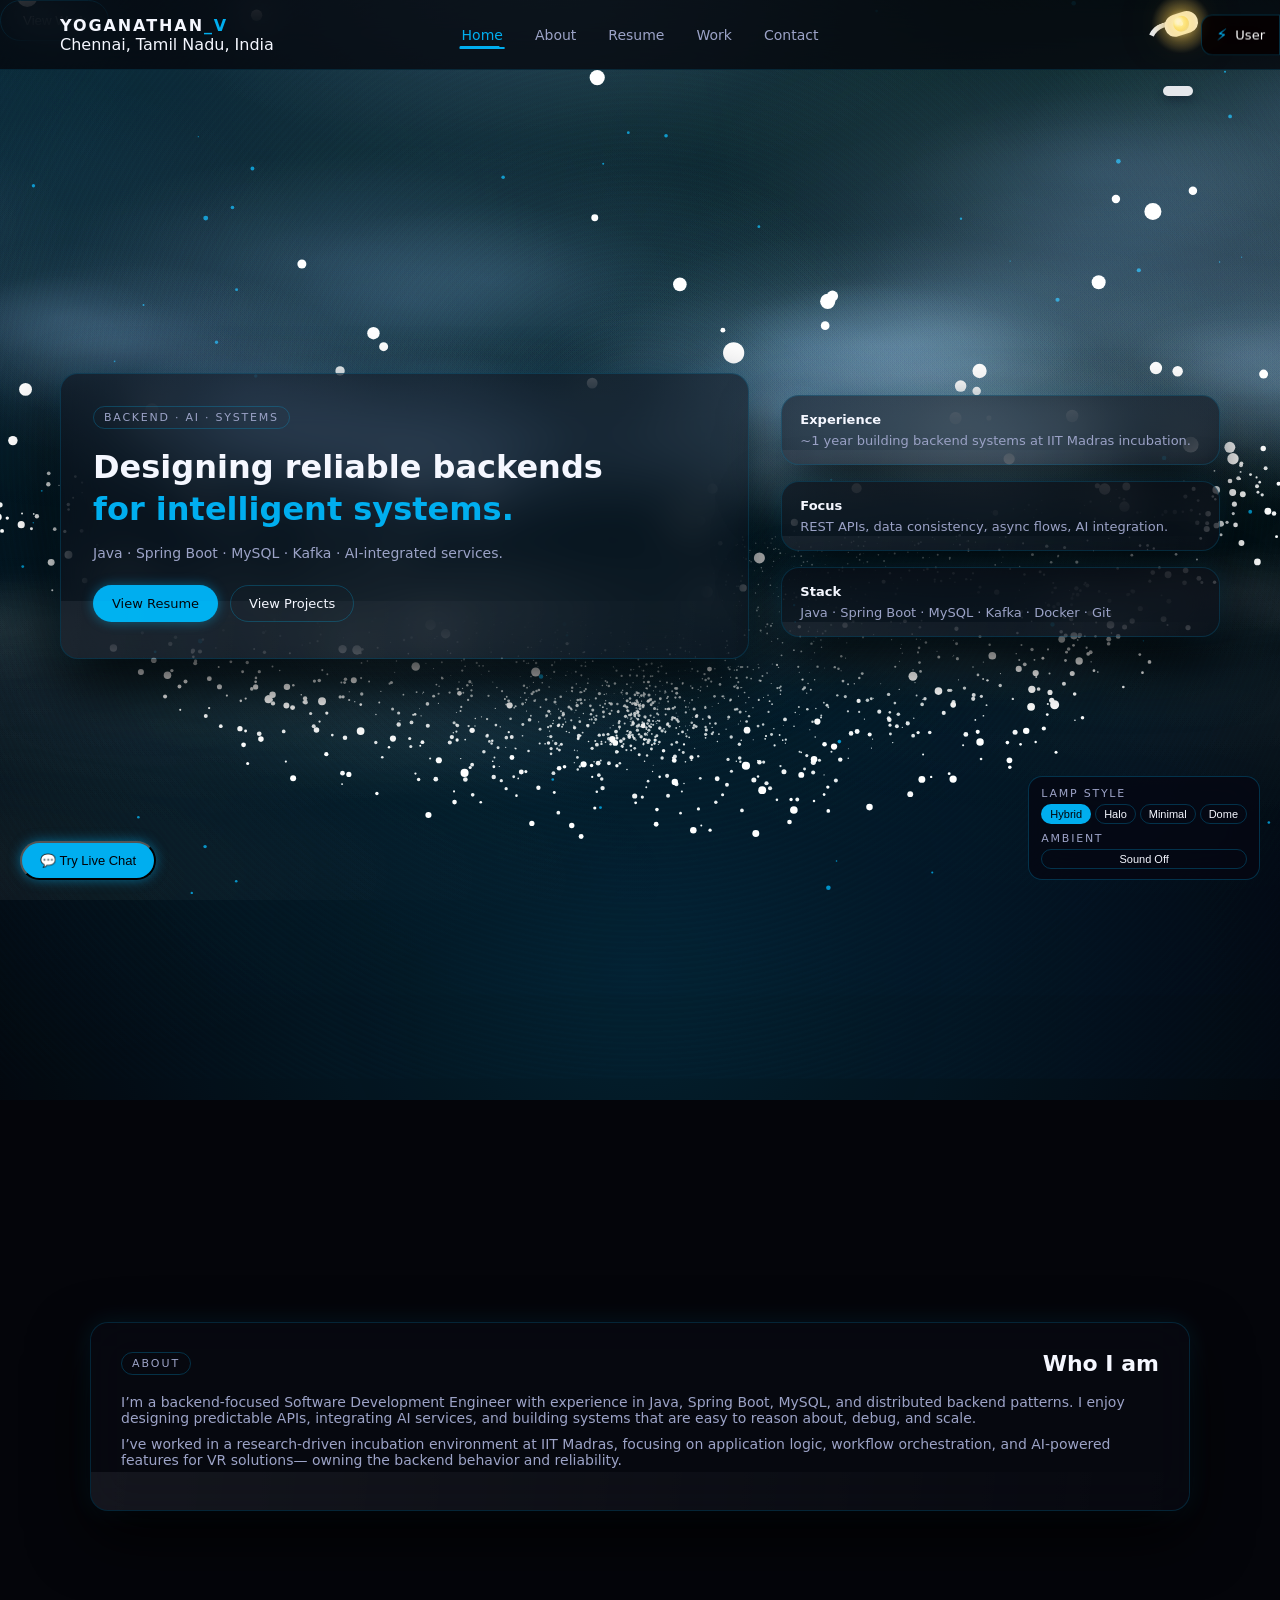
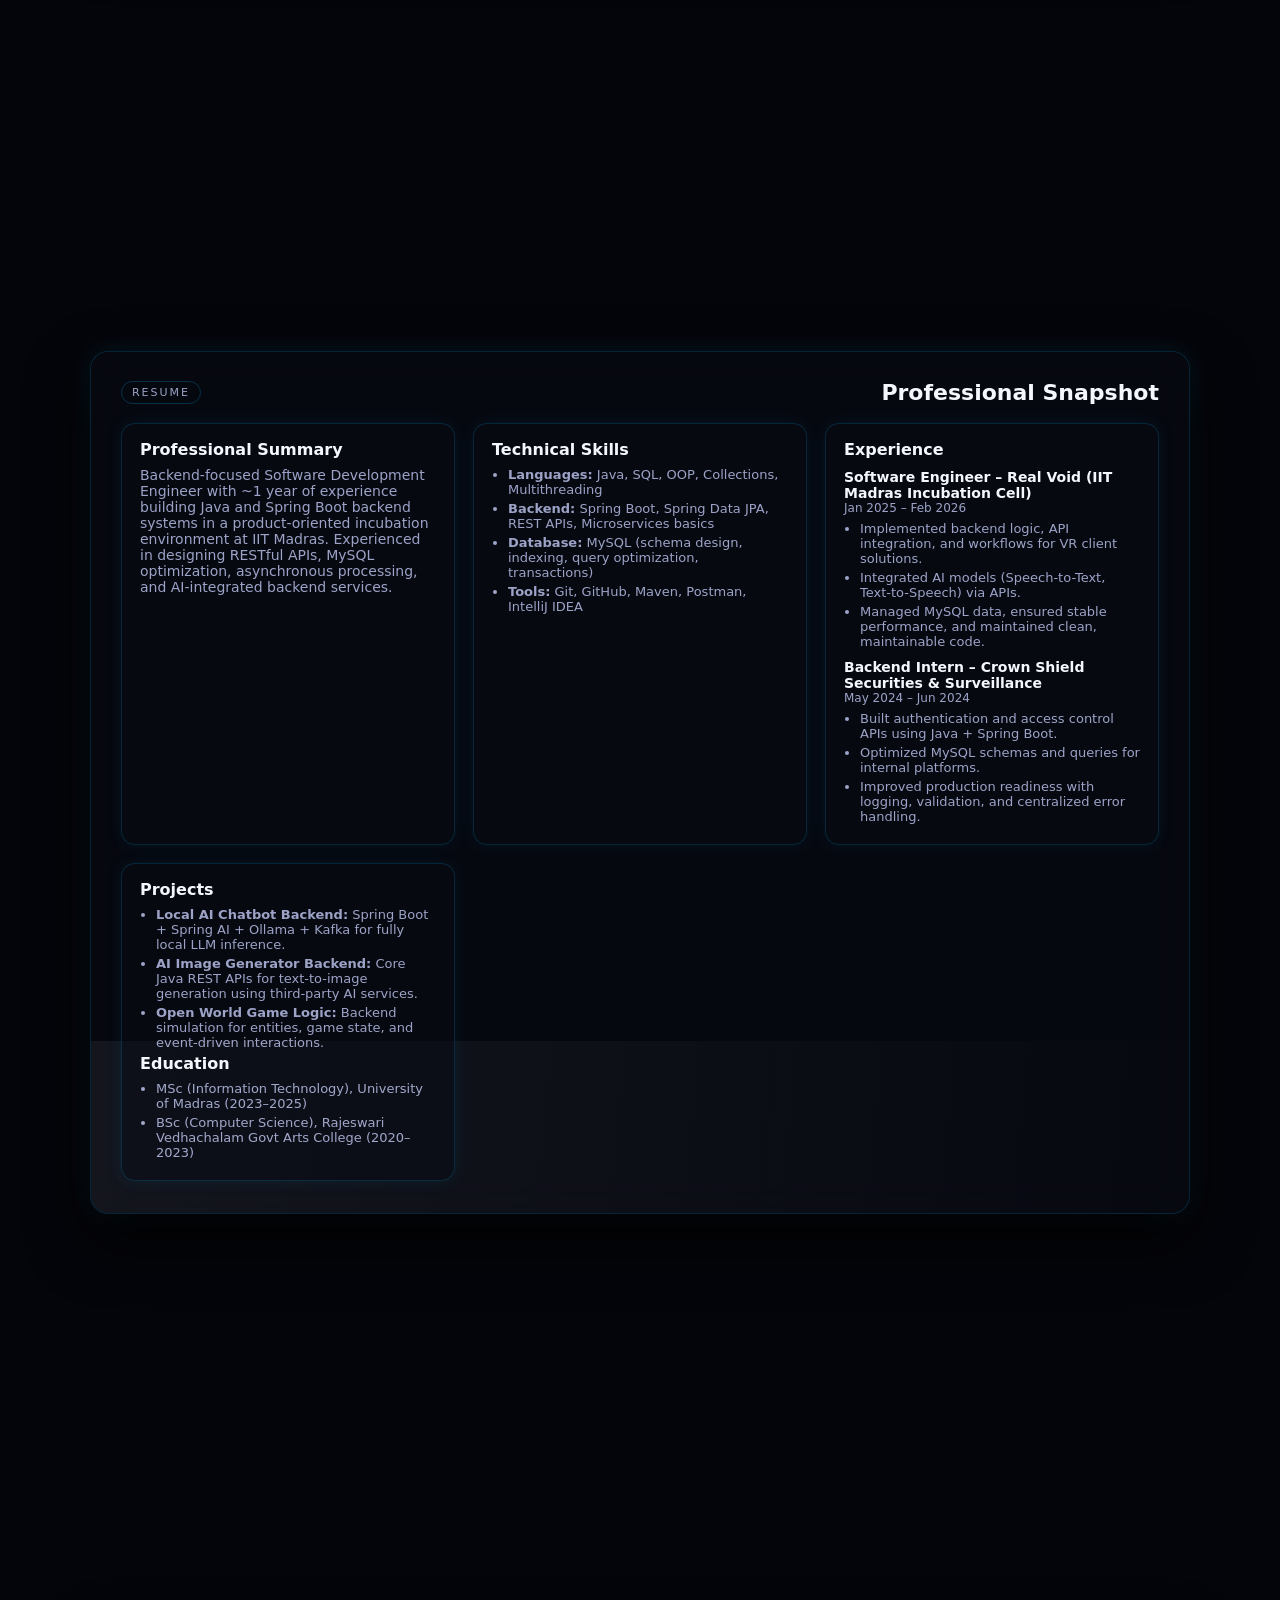
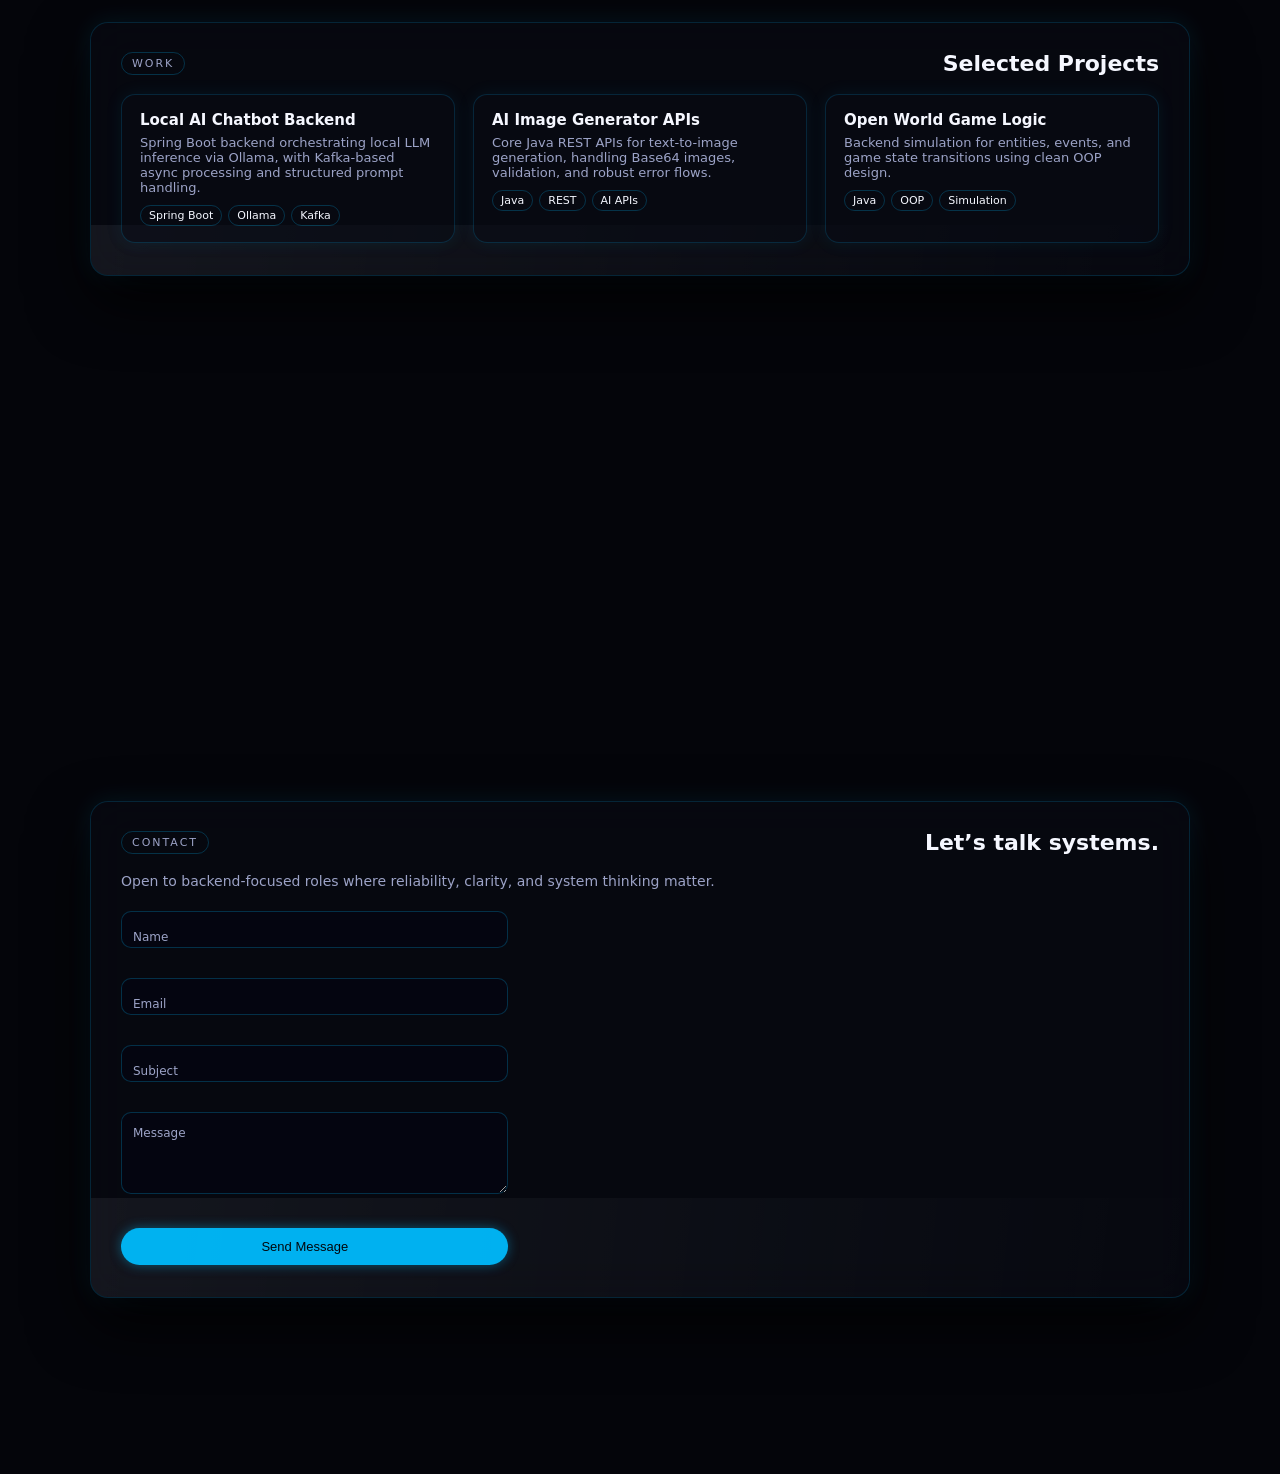
==== commit a5a397bd: "first commit" ====
--- a/index.html
+++ b/index.html
@@ -2,53 +2,66 @@
 <html lang="en" data-theme="dark" data-lamp-style="hybrid">
 <head>
   <meta charset="UTF-8" />
+  <meta name="viewport" content="width=device-width, initial-scale=1.0"/>
+
   <title>Yoganathan | Backend Engineer</title>
+
   <link rel="stylesheet" href="style.css" />
 </head>
+
 <body>
-<!-- Background canvas for particles -->
+<canvas id="waveCanvas"></canvas>
+
 <canvas id="particle-canvas"></canvas>
 
-<!-- Gradient waves layer -->
 <div class="bg-waves"></div>
 
-<!-- Water surface layers -->
 <div class="water-surface water-surface-main"></div>
 <div class="water-surface water-surface-deep"></div>
 
-<!-- Cursor ripple layer -->
 <div class="cursor-ripple"></div>
 
-<!-- Ambient sound -->
-<!-- Replace 'ambient.mp3' with your own soft loop file -->
 <audio id="ambientAudio" src="ambient.mp3" loop></audio>
 
-<!-- NAV -->
+<button class="magnetic-btn">View Work</button>
+
 <header class="top-nav">
-  <div class="brand">YOGANATHAN<span>_V</span></div>
-  <nav>
-    <ul>
+  <div class="brand-block">
+    <div class="brand">YOGANATHAN<span>_V</span></div>
+    <div class="nav-location">Chennai, Tamil Nadu, India</div>
+  </div>
+
+  <nav class="nav-center">
+    <ul id="navMenu">
       <li><a href="#home" class="nav-link active">Home</a></li>
       <li><a href="#about" class="nav-link">About</a></li>
       <li><a href="#resume" class="nav-link">Resume</a></li>
       <li><a href="#work" class="nav-link">Work</a></li>
       <li><a href="#contact" class="nav-link">Contact</a></li>
+      <div class="nav-indicator"></div>
     </ul>
   </nav>
 
-  <!-- Hybrid lamp: base + curved neck + dome head + halo -->
-  <div class="lamp-toggle" id="lampToggle">
-    <div class="lamp-base"></div>
-    <div class="lamp-neck"></div>
-    <div class="lamp-head">
-      <div class="lamp-bulb"></div>
-      <div class="lamp-halo"></div>
-    </div>
-    <div class="lamp-light-cone"></div>
+  <div class="mode-toggle" id="modeToggle">
+    <span class="icon">⚡</span>
+    <span id="modeLabel">User</span>
+  </div>
+
+  <div class="nav-right">
+    <div class="lamp-toggle lamp-small" id="lampToggle">
+      <div class="lamp-base"></div>
+      <div class="lamp-neck"></div>
+
+      <div class="lamp-head">
+        <div class="lamp-bulb"></div>
+        <div class="lamp-halo"></div>
+      </div>
+
+      <div class="lamp-light-cone"></div>
+    </div>
   </div>
 </header>
 
-<!-- Lamp style + sound controls -->
 <div class="control-dock">
   <div class="control-group">
     <span class="control-label">Lamp Style</span>
@@ -59,6 +72,7 @@
       <button class="control-btn" data-style="dome">Dome</button>
     </div>
   </div>
+
   <div class="control-group">
     <span class="control-label">Ambient</span>
     <button class="control-btn" id="soundToggle">Sound Off</button>
@@ -66,7 +80,6 @@
 </div>
 
 <main>
-  <!-- HERO -->
   <section id="home" class="section hero-section">
     <div class="panel hero-panel float">
       <div class="hero-tag">Backend · AI · Systems</div>
@@ -78,7 +91,7 @@
         Java · Spring Boot · MySQL · Kafka · AI-integrated services.
       </p>
       <div class="hero-actions">
-        <a href="#resume" class="btn primary">View Resume</a>
+        <a href="Resume/Yoganathan.pdf" target="_blank" class="btn primary">View Resume</a>
         <a href="#work" class="btn ghost">View Projects</a>
       </div>
     </div>
@@ -98,17 +111,11 @@
       </div>
     </div>
   </section>
-  <!-- USER/ADMIN TOGGLE -->
-  <div class="mode-toggle" id="modeToggle">
-    <span class="icon">⚡</span>
-    <span id="modeLabel">User</span>
-  </div>
-
-  <!-- LIVE CHAT BUTTON -->
-  <button class="live-chat-btn" id="liveChatBtn">💬 Try Live Chat</button>
-
-
-  <!-- ABOUT -->
+
+  <button class="live-chat-btn" id="liveChatBtn">
+    💬 Try Live Chat
+  </button>
+
   <section id="about" class="section">
     <div class="panel section-panel">
       <div class="section-header">
@@ -128,14 +135,12 @@
     </div>
   </section>
 
-  <!-- RESUME -->
   <section id="resume" class="section">
     <div class="panel section-panel">
       <div class="section-header">
         <div class="section-pill">RESUME</div>
         <h2>Professional Snapshot</h2>
       </div>
-
       <div class="resume-grid">
         <div class="resume-card">
           <h3>Professional Summary</h3>
@@ -191,7 +196,6 @@
     </div>
   </section>
 
-  <!-- WORK -->
   <section id="work" class="section">
     <div class="panel section-panel">
       <div class="section-header">
@@ -209,6 +213,7 @@
             <span>Spring Boot</span><span>Ollama</span><span>Kafka</span>
           </div>
         </div>
+
         <div class="project-card">
           <h3>AI Image Generator APIs</h3>
           <p>
@@ -218,6 +223,7 @@
             <span>Java</span><span>REST</span><span>AI APIs</span>
           </div>
         </div>
+
         <div class="project-card">
           <h3>Open World Game Logic</h3>
           <p>
@@ -231,7 +237,6 @@
     </div>
   </section>
 
-  <!-- CONTACT -->
   <section id="contact" class="section">
     <div class="panel section-panel">
       <div class="section-header">
@@ -241,25 +246,26 @@
       <p>
         Open to backend-focused roles where reliability, clarity, and system thinking matter.
       </p>
-
       <div class="contact-layout">
-        <!-- Contact form -->
         <form id="contactForm" class="contact-form" novalidate>
           <div class="field-group">
             <input type="text" id="name" required placeholder=" " />
             <label for="name">Name</label>
             <span class="error-msg" data-for="name"></span>
           </div>
+
           <div class="field-group">
             <input type="email" id="email" required placeholder=" " />
             <label for="email">Email</label>
             <span class="error-msg" data-for="email"></span>
           </div>
+
           <div class="field-group">
             <input type="text" id="subject" required placeholder=" " />
             <label for="subject">Subject</label>
             <span class="error-msg" data-for="subject"></span>
           </div>
+
           <div class="field-group">
             <textarea id="message" rows="4" required placeholder=" "></textarea>
             <label for="message">Message</label>
@@ -272,50 +278,11 @@
             <span class="btn-check">✓</span>
           </button>
         </form>
-
-        <!-- Contact info + social + resume -->
-        <div class="contact-side">
-          <div class="contact-grid">
-            <div class="contact-item hover-tilt">
-              <span class="label">Email</span>
-              <span class="value">vyoganathan007@outlook.com</span>
-            </div>
-            <div class="contact-item hover-tilt">
-              <span class="label">Phone</span>
-              <span class="value">+91 9344480923</span>
-            </div>
-            <div class="contact-item hover-tilt">
-              <span class="label">Location</span>
-              <span class="value">Chennai, Tamil Nadu, India</span>
-            </div>
-          </div>
-
-          <div class="social-row">
-            <a href="#" class="social-icon">GitHub</a>
-            <a href="#" class="social-icon">LinkedIn</a>
-            <a href="mailto:vyoganathan007@outlook.com" class="social-icon">Email</a>
-          </div>
-
-          <a href="#" class="btn ghost resume-download">
-            Download Resume
-          </a>
-        </div>
-
-        <!-- Map / placeholder panel -->
-        <div class="map-panel hover-tilt">
-          <div class="map-header">Location Snapshot</div>
-          <div class="map-body">
-            <div class="map-placeholder">
-              Chennai · Tamil Nadu · India
-            </div>
-          </div>
-        </div>
-      </div>
-
+      </div>
     </div>
   </section>
 </main>
 
 <script src="script.js"></script>
 </body>
-</html>
+</html>
--- a/style.css
+++ b/style.css
@@ -75,6 +75,27 @@
     transform: translate3d(-40px, 20px, 0) scale(1.05);
   }
 }
+/* Particle canvas stays as is */
+#particlesCanvas {
+  position: fixed;
+  top: 0;
+  left: 0;
+  width: 100%;
+  height: 100%;
+  z-index: -2; /* keep behind everything */
+}
+
+/* Dot wave canvas */
+#waveCanvas {
+  position: fixed;
+  top: 0;
+  left: 0;
+  width: 100%;
+  height: 100%;
+  z-index: -1; /* above particles but behind water layers */
+  pointer-events: none;
+}
+
 
 /* WATER SURFACE LAYERS */
 .water-surface {
@@ -254,8 +275,8 @@
 /* HYBRID LAMP – base structure */
 .lamp-toggle {
   position: relative;
-  width: 80px;
-  height: 95px;
+  width: 85px;
+  height: 123px;
   cursor: pointer;
   display: flex;
   align-items: flex-end;
@@ -264,8 +285,8 @@
 
 /* Base */
 .lamp-base {
-  width: 50px;
-  height: 11px;
+  width: 30px;
+  height: 10px;
   background: #e5e7eb;
   border-radius: 999px;
   box-shadow: 0 4px 10px rgba(15, 23, 42, 0.45);
@@ -277,8 +298,8 @@
   bottom: 24px;
   width: 44px;
   height: 44px;
-  border-radius: 44px;
-  border: 5px solid #e5e7eb;
+  border-radius: 84px;
+  border: 8px solid #e5e7eb;
   border-color: #e5e7eb transparent transparent transparent;
   transform-origin: bottom left;
   transform: rotate(-20deg);
@@ -301,31 +322,74 @@
   transform: rotate(-18deg);
 }
 
-/* Bulb */
+/* glass bulb body */
 .lamp-bulb {
-  width: 11px;
-  height: 11px;
-  background: #fef9c3;
+  position: relative;
+  width: 16px;
+  height: 16px;
   border-radius: 50%;
-  box-shadow: 0 0 14px rgba(254, 249, 195, 0.9);
-}
-
-/* Halo ring */
+  background: radial-gradient(circle at 35% 30%, rgba(255,255,255,.95) 0%, rgba(255,255,210,.9) 20%, rgba(253,224,71,.85) 40%, rgba(250,204,21,.75) 60%, rgba(0,0,0,.15) 100%);
+  box-shadow: 0 0 6px rgba(255,255,220,.9), 0 0 16px rgba(250,204,21,.8), 0 0 36px rgba(250,204,21,.65), 0 0 70px rgba(250,204,21,.35);
+  animation: bulbGlow 2.6s ease-in-out infinite;
+}
+
+/* glass highlight */
+.lamp-bulb::before {
+  content: "";
+  position: absolute;
+  top: 3px;
+  left: 4px;
+  width: 5px;
+  height: 5px;
+  border-radius: 50%;
+  background: rgba(255,255,255,.95);
+  filter: blur(.6px);
+}
+
+/* filament core */
+.lamp-bulb::after {
+  content: "";
+  position: absolute;
+  top: 6px;
+  left: 6px;
+  width: 4px;
+  height: 4px;
+  border-radius: 50%;
+  background: #fff7c2;
+  box-shadow: 0 0 6px rgba(255,240,160,.9), 0 0 12px rgba(250,204,21,.8);
+}
+
+/* outer halo */
 .lamp-halo {
   position: absolute;
-  width: 40px;
-  height: 40px;
-  border-radius: 999px;
-  border: 2px solid rgba(0, 174, 239, 0.7);
-  box-shadow: 0 0 18px rgba(0, 174, 239, 0.9);
+  width: 60px;
+  height: 60px;
+  border-radius: 50%;
+  background: radial-gradient(circle, rgba(255,240,180,.55) 0%, rgba(255,210,100,.35) 30%, rgba(255,210,100,.15) 55%, transparent 70%);
   opacity: 0;
-  transform: scale(0.7);
-  transition: opacity 0.25s ease, transform 0.25s ease;
-}
-
+  transform: scale(.6);
+  transition: opacity .35s ease, transform .35s ease;
+}
+
+/* lamp active */
+.lamp-toggle.active .lamp-halo {
+  opacity: 1;
+  transform: scale(1);
+}
+
+/* subtle light breathing */
+@keyframes bulbGlow {
+  0%,100% {
+    box-shadow: 0 0 6px rgba(255,255,220,.9), 0 0 16px rgba(250,204,21,.8), 0 0 36px rgba(250,204,21,.65), 0 0 70px rgba(250,204,21,.35);
+  }
+  50% {
+    box-shadow: 0 0 10px rgba(255,255,230,1), 0 0 24px rgba(250,204,21,.95), 0 0 50px rgba(250,204,21,.75), 0 0 90px rgba(250,204,21,.45);
+  }
+}
+
+/* light theme adjustment */
 html[data-theme="light"] .lamp-bulb {
-  background: #fde68a;
-  box-shadow: 0 0 12px rgba(250, 204, 21, 0.8);
+  background: radial-gradient(circle at 35% 30%, #ffffff 0%, #fff7c2 25%, #fde68a 45%, #fbbf24 65%, rgba(0,0,0,.12) 100%);
 }
 
 /* Light cone */
@@ -369,7 +433,9 @@
   100% { transform: rotate(-18deg); }
 }
 
-/* LAMP STYLE VARIANTS (via data-lamp-style on html) */
+/* =========================================
+   LAMP STYLE VARIANTS (via data-lamp-style on html)
+   ========================================= */
 
 /* HYBRID (default) */
 html[data-lamp-style="hybrid"] .lamp-neck {
@@ -388,7 +454,7 @@
 
 /* HALO – no neck, floating ring */
 html[data-lamp-style="halo"] .lamp-neck {
-  opacity: 0;
+  opacity: 3;
 }
 html[data-lamp-style="halo"] .lamp-head {
   width: 0;
@@ -430,7 +496,7 @@
   width: 34px;
   height: 34px;
   border-width: 5px;
-  border-radius: 34px;
+  border-radius: 3px;
   transform: rotate(-10deg);
 }
 html[data-lamp-style="dome"] .lamp-head {
@@ -443,6 +509,100 @@
 html[data-lamp-style="dome"] .lamp-halo {
   opacity: 0.6;
   transform: scale(0.9);
+}
+
+/* =========================================
+   NEW LAMP STYLES
+   ========================================= */
+
+/* PIXAR – Articulated mechanical arm and bell-shaped head */
+html[data-lamp-style="pixar"] .lamp-neck {
+  width: 38px;
+  height: 38px;
+  border-width: 6px;
+  border-radius: 8px;
+  border-color: #9ca3af transparent transparent #9ca3af;
+  transform: rotate(15deg);
+  bottom: 20px;
+  left: 12px;
+}
+html[data-lamp-style="pixar"] .lamp-head {
+  width: 38px;
+  height: 28px;
+  background: #9ca3af;
+  border-radius: 18px 18px 4px 4px;
+  left: 36px;
+  bottom: 50px;
+  transform: rotate(-35deg);
+}
+html[data-lamp-style="pixar"] .lamp-halo {
+  opacity: 0.85;
+  transform: scale(0.85);
+}
+
+/* FUTURISTIC – Sleek dark visor, sharp angles, and cyan neon glow */
+html[data-lamp-style="futuristic"] .lamp-neck {
+  width: 45px;
+  height: 45px;
+  border-width: 3px;
+  border-radius: 0;
+  border-color: #0ea5e9 transparent transparent transparent;
+  box-shadow: -2px -2px 8px rgba(14, 165, 233, 0.4);
+  transform: rotate(-40deg) skewX(20deg);
+  bottom: 25px;
+}
+html[data-lamp-style="futuristic"] .lamp-head {
+  width: 42px;
+  height: 8px;
+  background: #1e293b;
+  border-top: 2px solid #0ea5e9;
+  border-radius: 4px;
+  left: 34px;
+  bottom: 60px;
+  transform: rotate(-10deg);
+}
+html[data-lamp-style="futuristic"] .lamp-bulb {
+  background: radial-gradient(circle at 35% 30%, #fff 0%, #cffafe 20%, #06b6d4 40%, #0891b2 60%, rgba(0,0,0,.15) 100%);
+  box-shadow: 0 0 6px rgba(207,250,254,.9), 0 0 16px rgba(6,182,212,.8), 0 0 36px rgba(6,182,212,.65), 0 0 70px rgba(6,182,212,.35);
+  animation: bulbGlowFuture 2.6s ease-in-out infinite;
+}
+html[data-lamp-style="futuristic"] .lamp-bulb::after {
+  background: #e0f2fe;
+  box-shadow: 0 0 6px #bae6fd, 0 0 12px #0ea5e9;
+}
+@keyframes bulbGlowFuture {
+  0%,100% { box-shadow: 0 0 6px rgba(207,250,254,.9), 0 0 16px rgba(6,182,212,.8), 0 0 36px rgba(6,182,212,.65), 0 0 70px rgba(6,182,212,.35); }
+  50%     { box-shadow: 0 0 10px rgba(255,255,255,1), 0 0 24px rgba(6,182,212,.95), 0 0 50px rgba(6,182,212,.75), 0 0 90px rgba(6,182,212,.45); }
+}
+
+/* FLOATING ORB (Unique) – Anti-gravity, disconnected glowing sphere */
+html[data-lamp-style="floating"] .lamp-base {
+  background: #475569;
+}
+html[data-lamp-style="floating"] .lamp-neck {
+  opacity: 0;
+}
+html[data-lamp-style="floating"] .lamp-head {
+  width: 26px;
+  height: 26px;
+  background: transparent;
+  box-shadow: none;
+  border-radius: 50%;
+  left: 30px;
+  bottom: 50px;
+  transform: rotate(0deg);
+  animation: floatOrb 3s ease-in-out infinite;
+}
+html[data-lamp-style="floating"] .lamp-bulb {
+  width: 26px;
+  height: 26px;
+}
+html[data-lamp-style="floating"] .lamp-halo {
+  transform: scale(1.2);
+}
+@keyframes floatOrb {
+  0%, 100% { transform: translateY(0); }
+  50% { transform: translateY(-8px); }
 }
 
 /* Layout */
@@ -969,34 +1129,36 @@
 .hover-tilt:hover {
   transform: translateY(-4px);
 }
-  /* --- USER/ADMIN TOGGLE --- */
-  .mode-toggle {
-    position: fixed;
-    top: 13%;
-    left: 0;
-    transform: translateY(-50%);
-    background: rgba(5,7,18,0.8);
-    border: 1px solid rgba(0,174,239,0.25);
-    border-radius: 0 12px 12px 0;
-    padding: 10px 14px;
-    display: flex;
-    align-items: center;
-    gap: 8px;
-    cursor: pointer;
-    color: var(--text-main);
-    font-size: 13px;
-    z-index: 200;
-    backdrop-filter: blur(12px);
-    transition: 0.2s ease;
-  }
-  .mode-toggle:hover {
-    background: rgba(0,174,239,0.25);
-    color: var(--accent);
-  }
-  .mode-toggle .icon {
-    font-size: 16px;
-    color: var(--accent);
-  }
+/* --- USER/ADMIN TOGGLE --- */
+.mode-toggle {
+  position: fixed;
+  top: 50%;
+  right: 0;
+  transform: translateY(-50%);
+  background: rgba(7, 1, 0, 0.8);
+  border: 1px solid rgba(0, 174, 239, 0.25);
+  border-radius: 12px 0 0 12px;
+  padding: 10px 14px;
+  display: flex;
+  align-items: center;
+  gap: 8px;
+  cursor: pointer;
+  color: #fff; /* Force text to always be white */
+  font-size: 13px;
+  z-index: 200;
+  backdrop-filter: blur(12px);
+  transition: .2s ease;
+}
+
+.mode-toggle:hover {
+  background: rgba(0, 174, 239, 0.25);
+  color: #fff; /* Keep text white even on hover */
+}
+
+.mode-toggle .icon {
+  font-size: 16px;
+  color: var(--accent); /* Accent color for icon */
+}
 
   /* --- LIVE CHAT BUTTON --- */
   .live-chat-btn {
@@ -1051,5 +1213,128 @@
     right: 10px;
     bottom: 10px;
   }
-
-}
+.lamp-head{
+transition:transform .45s cubic-bezier(.2,.8,.2,1);
+}
+
+.lamp-toggle:hover .lamp-head{
+transform:rotate(-28deg);
+}
+.glass-panel{
+background:rgba(255,255,255,.05);
+backdrop-filter:blur(20px) saturate(150%);
+border:1px solid rgba(255,255,255,.08);
+box-shadow:
+0 20px 40px rgba(0,0,0,.6),
+inset 0 0 20px rgba(255,255,255,.03);
+transition:.35s;
+}
+
+.glass-panel:hover{
+transform:translateY(-4px);
+box-shadow:
+0 30px 60px rgba(0,0,0,.8),
+inset 0 0 30px rgba(255,255,255,.06);
+}
+}
+.top-nav{
+position:fixed;
+top:0;
+left:0;
+right:0;
+height:70px;
+display:flex;
+align-items:center;
+justify-content:space-between;
+padding:0 60px;
+background:rgba(4,5,10,.75);
+backdrop-filter:blur(18px);
+border-bottom:1px solid rgba(0,174,239,.15);
+z-index:100;
+}
+
+/* center menu */
+.nav-center{
+position:absolute;
+left:50%;
+transform:translateX(-50%);
+}
+
+.nav-center ul{
+display:flex;
+gap:28px;
+list-style:none;
+position:relative;
+}
+
+.nav-center a{
+text-decoration:none;
+font-size:14px;
+color:var(--text-muted);
+padding:6px 2px;
+position:relative;
+transition:.25s;
+}
+
+.nav-center a:hover{
+color:var(--text-main);
+}
+
+/* sliding indicator */
+.nav-indicator{
+position:absolute;
+bottom:-4px;
+height:2px;
+width:40px;
+background:var(--accent);
+border-radius:4px;
+transition:
+left .35s cubic-bezier(.4,0,.2,1),
+width .35s cubic-bezier(.4,0,.2,1);
+}.magnetic-btn{
+ padding:12px 22px;
+ border-radius:999px;
+ border:1px solid var(--accent);
+ background:transparent;
+ color:var(--text-main);
+ cursor:pointer;
+ position:relative;
+ transition:transform .2s ease;
+ }.cursor{
+  position:fixed;
+  width:18px;
+  height:18px;
+  border-radius:50%;
+  background:var(--accent);
+  pointer-events:none;
+  mix-blend-mode:difference;
+  z-index:999;
+  transform:translate(-50%,-50%);
+  transition:transform .08s linear;
+  }
+/* =========================================
+   ZEN MODE (Cinema Mode)
+========================================= */
+/* Smooth transition for all main UI elements */
+header, main, .control-dock, .live-chat-btn, .magnetic-btn {
+  transition: opacity 0.8s cubic-bezier(0.4, 0, 0.2, 1);
+}
+
+/* When the body has 'zen-mode', hide the UI */
+body.zen-mode header,
+body.zen-mode main,
+body.zen-mode .control-dock,
+body.zen-mode .live-chat-btn,
+body.zen-mode .magnetic-btn {
+  opacity: 0 !important;
+  pointer-events: none !important; /* Prevents invisible buttons from being clicked */
+}
+
+/* Optional: change the cursor to a pointer when hovering over empty space to hint it's clickable */
+body {
+  cursor: pointer;
+}
+/* But keep normal cursor behavior over actual content */
+a, button, input, textarea, .panel, .project-card, .resume-card {
+  cursor: auto;
+}
